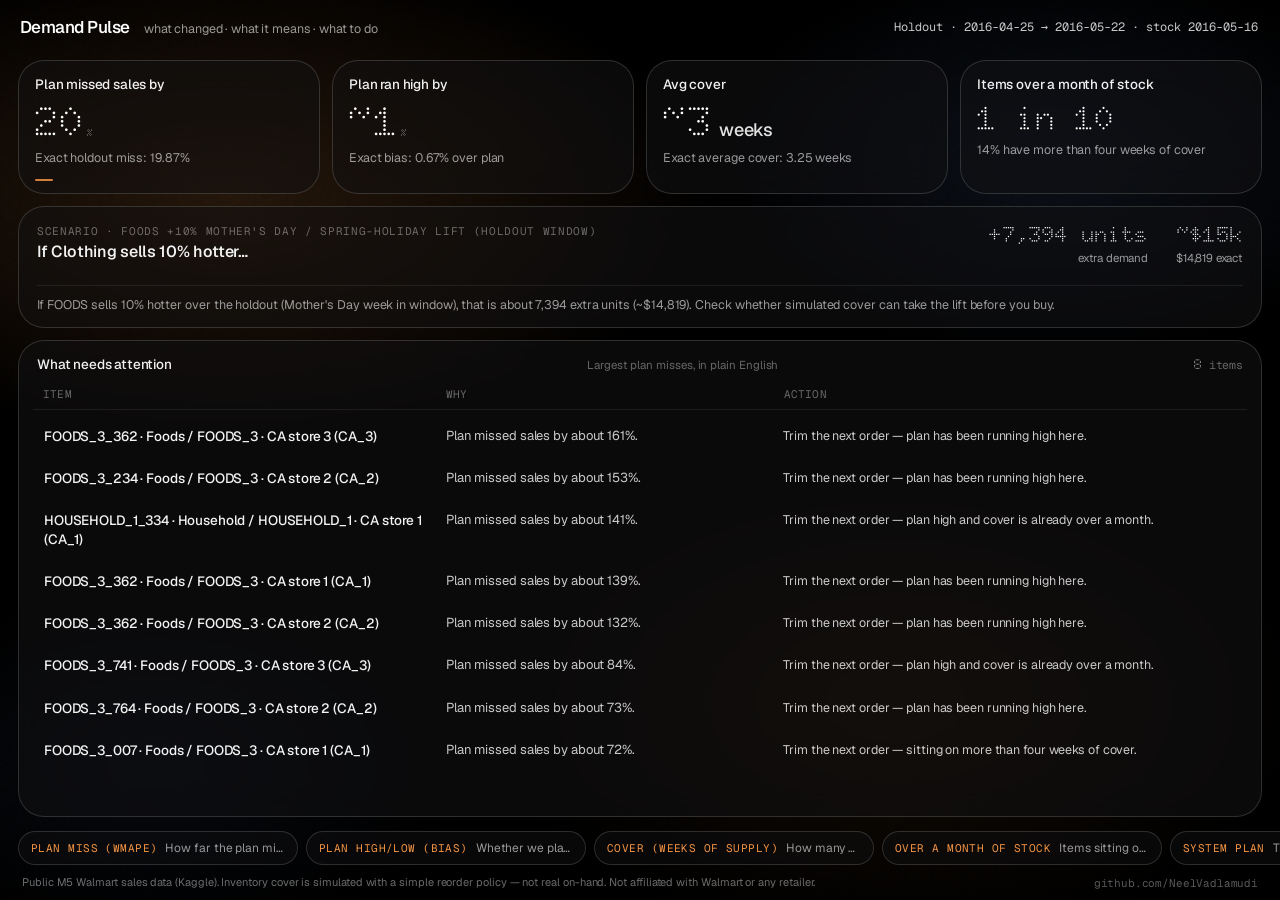
==== docs/index.html @ 4ad9e21d "Initial Demand Pulse release M5 Walmart demand plan with trailing-28 system method, locked WMAPE/bia" ====
<!doctype html>
<html lang="en"> <head> <meta charset="UTF-8" /> <link rel="icon" type="image/svg+xml" href="./favicon.svg" /> <meta name="viewport" content="width=device-width, initial-scale=1.0" /> <meta name="theme-color" content="#000000" /> <title>Demand Pulse</title> <meta name="description" content="Demand Pulse — a plain-English feed for plan accuracy, stock cover, scenarios, and exceptions." /> <link rel="stylesheet" href="./assets/css/fonts.css" /> <link rel="stylesheet" href="./assets/css/frost.css" /> </head> <body> <div class="app"> <div class="ambient" aria-hidden="true"></div> <header class="topbar"> <div class="brand"> <div class="wordmark">Demand Pulse</div> <p class="subtitle">what changed · what it means · what to do</p> </div> <time class="as-of" data-as-of datetime="2024-01-01">Holdout · 2023-11-07 → 2024-01-01 · stock 2024-01-01</time> </header> <main class="stage"> <div class="kpis" aria-label="Plan accuracy and cover"> <section class="glass kpi" data-kpi="wmape" aria-label="Plan missed sales by 6%" title="Exact plan miss: 6.12%"> <h2 class="card-title" data-kpi-label>Plan missed sales by</h2> <div class="metric" title="Exact: 6.12%"><span class="num">6</span><span class="num-unit">%</span></div> <p class="metric-caption">Exact holdout miss: 6.12%</p> <div class="kpi-accent" aria-hidden="true"></div> </section> <section class="glass kpi" data-kpi="bias" aria-label="Plan ran about 4% high" title="Exact forecast bias: 3.67%"> <h2 class="card-title" data-kpi-label>Plan ran high by</h2> <div class="metric" title="Exact: 3.67%"><span class="num">~4</span><span class="num-unit">%</span></div> <p class="metric-caption">Exact bias: 3.67% over plan</p> </section> <section class="glass kpi" data-kpi="wos" aria-label="Avg cover about 6 weeks" title="Exact average cover: 5.982 weeks"> <h2 class="card-title" data-kpi-label>Avg cover</h2> <div class="metric" title="Exact: 5.982 weeks"><span class="num">~6</span><span class="num-unit word">weeks</span></div> <p class="metric-caption">Exact average cover: 5.98 weeks</p> </section> <section class="glass kpi" data-kpi="overstock" aria-label="3 in 10 items over a month of stock" title="Exact overstock share: 30%"> <h2 class="card-title" data-kpi-label>Items over a month of stock</h2> <div class="metric" title="Exact: 30%"><span class="num">3 in 10</span></div> <p class="metric-caption">30% have more than four weeks of cover</p> </section> </div> <section class="glass scenario" aria-label="Promo scenario"> <div class="scenario-label"> <span class="scenario-kicker">Scenario · <span data-scenario="name">Clothing +10% promo lift (holdout window)</span></span> <h2 class="scenario-headline" data-scenario="headline">If Clothing sells 10% hotter…</h2> </div> <div class="scenario-stat"> <span class="stat-v" data-scenario="units">+14,972 units</span> <span class="stat-k">extra demand</span> </div> <div class="scenario-stat"> <span class="stat-v" data-scenario="revenue">~$809k</span> <span class="stat-k" data-scenario="revenue-exact">$808,851 exact</span> </div> <p class="scenario-one" data-scenario="one">If Clothing sells 10% hotter over the holdout window, that is about 14,972 extra units (~$808,851). Check whether current stock can cover the lift before you buy.</p> </section> <section class="glass exceptions" aria-label="Plan exceptions"> <div class="card-head"> <h2 class="card-title">What needs attention</h2> <span class="card-hint">Largest plan misses, in plain English</span> <span class="exception-count"><span class="id-num" data-exception-count>8</span> items</span> </div> <div class="ex-table" role="table" aria-label="Eight demand plan exceptions"> <div class="ex-colhead" role="row"> <div role="columnheader">Item</div> <div role="columnheader">Why</div> <div role="columnheader">Action</div> </div> <div class="ex-body" role="rowgroup"> <div class="ex-row" role="row" data-ex-row> <span class="cell-item" data-f="display">TV stand · Furniture · South store</span> <span class="cell-why" data-f="why">Plan missed sales by about 19%.</span> <span class="cell-action"><span class="field-k">Action</span><span data-f="action">Trim the next order — plan has been running high here.</span></span> </div> <div class="ex-row" role="row" data-ex-row> <span class="cell-item" data-f="display">Tank · Clothing · South store</span> <span class="cell-why" data-f="why">Plan missed sales by about 17%.</span> <span class="cell-action"><span class="field-k">Action</span><span data-f="action">Trim the next order — plan has been running high here.</span></span> </div> <div class="ex-row" role="row" data-ex-row> <span class="cell-item" data-f="display">Canned beans · Groceries · North store</span> <span class="cell-why" data-f="why">Plan missed sales by about 16%.</span> <span class="cell-action"><span class="field-k">Action</span><span data-f="action">Trim the next order — plan has been running high here.</span></span> </div> <div class="ex-row" role="row" data-ex-row> <span class="cell-item" data-f="display">Butter 1lb · Groceries · North store</span> <span class="cell-why" data-f="why">Plan missed sales by about 16%.</span> <span class="cell-action"><span class="field-k">Action</span><span data-f="action">Trim the next order — plan has been running high here.</span></span> </div> <div class="ex-row" role="row" data-ex-row> <span class="cell-item" data-f="display">Bluetooth speaker · Electronics · East store</span> <span class="cell-why" data-f="why">Plan missed sales by about 15%.</span> <span class="cell-action"><span class="field-k">Action</span><span data-f="action">Trim the next order — plan has been running high here.</span></span> </div> <div class="ex-row" role="row" data-ex-row> <span class="cell-item" data-f="display">STEM kit · Toys · North store</span> <span class="cell-why" data-f="why">Plan missed sales by about 14%.</span> <span class="cell-action"><span class="field-k">Action</span><span data-f="action">Hold the next order flat until this week’s sell-through clears.</span></span> </div> <div class="ex-row" role="row" data-ex-row> <span class="cell-item" data-f="display">USB-C charger · Electronics · East store</span> <span class="cell-why" data-f="why">Plan missed sales by about 13%.</span> <span class="cell-action"><span class="field-k">Action</span><span data-f="action">Trim the next order — plan has been running high here.</span></span> </div> <div class="ex-row" role="row" data-ex-row> <span class="cell-item" data-f="display">Chino pants · Clothing · Central store</span> <span class="cell-why" data-f="why">Plan missed sales by about 13%.</span> <span class="cell-action"><span class="field-k">Action</span><span data-f="action">Trim the next order — plan has been running high here.</span></span> </div> </div> </div> </section> </main> <div class="gloss" role="region" aria-label="Plain English glossary" data-glossary> <div class="gloss-chip" data-gloss-chip> <span class="gloss-term">Plan miss (WMAPE)</span> <span class="gloss-plain">How far the plan missed sales, weighted by volume.</span> </div> <div class="gloss-chip" data-gloss-chip> <span class="gloss-term">Plan high/low (bias)</span> <span class="gloss-plain">Whether we planned more or less than we sold overall.</span> </div> <div class="gloss-chip" data-gloss-chip> <span class="gloss-term">Cover (weeks of supply)</span> <span class="gloss-plain">How many weeks current stock lasts at last week’s sell-through.</span> </div> <div class="gloss-chip" data-gloss-chip> <span class="gloss-term">Over a month of stock</span> <span class="gloss-plain">Items sitting on more than four weeks of cover.</span> </div> <div class="gloss-chip" data-gloss-chip> <span class="gloss-term">System plan</span> <span class="gloss-plain">The Demand Forecast field in this public file — treated like a planning-tool demand plan.</span> </div> </div> <footer class="legal"> <p class="disclaimer" data-disclaimer>Public retail inventory data. Not affiliated with any retailer.</p> <a class="repo" href="https://github.com/NeelVadlamudi">github.com/NeelVadlamudi</a> </footer> </div> <script src="./assets/js/board.js" defer></script> </body>
</html>
---- docs/assets/css/fonts.css ----
@font-face{font-family:Geist Variable;font-style:normal;font-display:swap;font-weight:100 900;src:url(../fonts/geist-cyrillic-ext-wght-normal-DjL33-gN.woff2)format("woff2-variations");unicode-range:U+460-52F,U+1C80-1C8A,U+20B4,U+2DE0-2DFF,U+A640-A69F,U+FE2E-FE2F}
@font-face{font-family:Geist Variable;font-style:normal;font-display:swap;font-weight:100 900;src:url(../fonts/geist-cyrillic-wght-normal-BEAKL7Jp.woff2)format("woff2-variations");unicode-range:U+301,U+400-45F,U+490-491,U+4B0-4B1,U+2116}
@font-face{font-family:Geist Variable;font-style:normal;font-display:swap;font-weight:100 900;src:url(../fonts/geist-vietnamese-wght-normal-6IgcOCM7.woff2)format("woff2-variations");unicode-range:U+102-103,U+110-111,U+128-129,U+168-169,U+1A0-1A1,U+1AF-1B0,U+300-301,U+303-304,U+308-309,U+323,U+329,U+1EA0-1EF9,U+20AB}
@font-face{font-family:Geist Variable;font-style:normal;font-display:swap;font-weight:100 900;src:url(../fonts/geist-latin-ext-wght-normal-DC-KSUi6.woff2)format("woff2-variations");unicode-range:U+100-2BA,U+2BD-2C5,U+2C7-2CC,U+2CE-2D7,U+2DD-2FF,U+304,U+308,U+329,U+1D00-1DBF,U+1E00-1E9F,U+1EF2-1EFF,U+2020,U+20A0-20AB,U+20AD-20C0,U+2113,U+2C60-2C7F,U+A720-A7FF}
@font-face{font-family:Geist Variable;font-style:normal;font-display:swap;font-weight:100 900;src:url(../fonts/geist-latin-wght-normal-BgDaEnEv.woff2)format("woff2-variations");unicode-range:U+??,U+131,U+152-153,U+2BB-2BC,U+2C6,U+2DA,U+2DC,U+304,U+308,U+329,U+2000-206F,U+20AC,U+2122,U+2191,U+2193,U+2212,U+2215,U+FEFF,U+FFFD}
@font-face{font-family:Geist Mono Variable;font-style:normal;font-display:swap;font-weight:100 900;src:url(../fonts/geist-mono-cyrillic-ext-wght-normal-X_5orZeX.woff2)format("woff2-variations");unicode-range:U+460-52F,U+1C80-1C8A,U+20B4,U+2DE0-2DFF,U+A640-A69F,U+FE2E-FE2F}
@font-face{font-family:Geist Mono Variable;font-style:normal;font-display:swap;font-weight:100 900;src:url(../fonts/geist-mono-cyrillic-wght-normal-DiZS0aHC.woff2)format("woff2-variations");unicode-range:U+301,U+400-45F,U+490-491,U+4B0-4B1,U+2116}
@font-face{font-family:Geist Mono Variable;font-style:normal;font-display:swap;font-weight:100 900;src:url(../fonts/geist-mono-symbols2-wght-normal-CO5SzqOn.woff2)format("woff2-variations");unicode-range:U+2000-2001,U+2004-2008,U+200A,U+23B8-23BD,U+2500-259F}
@font-face{font-family:Geist Mono Variable;font-style:normal;font-display:swap;font-weight:100 900;src:url(../fonts/geist-mono-vietnamese-wght-normal-DadHysG0.woff2)format("woff2-variations");unicode-range:U+102-103,U+110-111,U+128-129,U+168-169,U+1A0-1A1,U+1AF-1B0,U+300-301,U+303-304,U+308-309,U+323,U+329,U+1EA0-1EF9,U+20AB}
@font-face{font-family:Geist Mono Variable;font-style:normal;font-display:swap;font-weight:100 900;src:url(../fonts/geist-mono-latin-ext-wght-normal-Bwz-egvJ.woff2)format("woff2-variations");unicode-range:U+100-2BA,U+2BD-2C5,U+2C7-2CC,U+2CE-2D7,U+2DD-2FF,U+304,U+308,U+329,U+1D00-1DBF,U+1E00-1E9F,U+1EF2-1EFF,U+2020,U+20A0-20AB,U+20AD-20C0,U+2113,U+2C60-2C7F,U+A720-A7FF}
@font-face{font-family:Geist Mono Variable;font-style:normal;font-display:swap;font-weight:100 900;src:url(../fonts/geist-mono-latin-wght-normal-XN7g48iV.woff2)format("woff2-variations");unicode-range:U+??,U+131,U+152-153,U+2BB-2BC,U+2C6,U+2DA,U+2DC,U+304,U+308,U+329,U+2000-206F,U+20AC,U+2122,U+2191,U+2193,U+2212,U+2215,U+FEFF,U+FFFD}
@font-face{font-family:Doto Variable;font-style:normal;font-display:swap;font-weight:100 900;src:url(../fonts/doto-latin-ext-rond-normal-sLBPzHsa.woff2)format("woff2-variations");unicode-range:U+100-2BA,U+2BD-2C5,U+2C7-2CC,U+2CE-2D7,U+2DD-2FF,U+304,U+308,U+329,U+1D00-1DBF,U+1E00-1E9F,U+1EF2-1EFF,U+2020,U+20A0-20AB,U+20AD-20C0,U+2113,U+2C60-2C7F,U+A720-A7FF}
@font-face{font-family:Doto Variable;font-style:normal;font-display:swap;font-weight:100 900;src:url(../fonts/doto-latin-rond-normal-Cy2ndtyN.woff2)format("woff2-variations");unicode-range:U+??,U+131,U+152-153,U+2BB-2BC,U+2C6,U+2DA,U+2DC,U+304,U+308,U+329,U+2000-206F,U+20AC,U+2122,U+2191,U+2193,U+2212,U+2215,U+FEFF,U+FFFD}
---- docs/assets/css/frost.css ----
/* Demand Pulse — Vexto / Mirage frost language (matte glass, true black) */
:root { --canvas: #000; --glass: rgba(18, 18, 20, 0.58); --line: rgba(255, 255, 255, 0.15); --text: rgba(255, 255, 255, 0.92); --text-dim: rgba(255, 255, 255, 0.58); --text-faint: rgba(255, 255, 255, 0.38); --accent: #f39444; --radius: 26px; --radius-sm: 16px; --gap: 12px; --pad: 18px; --font-ui: "Geist Variable", "Geist", system-ui, sans-serif; --font-num: "Doto Variable", "Doto", sans-serif; --font-mono: "Geist Mono Variable", "Geist Mono", ui-monospace, monospace; color-scheme: dark;
} *,
*::before,
*::after { box-sizing: border-box;
} html,
body { background: var(--canvas); color: var(--text); margin: 0; min-height: 100%; font-family: var(--font-ui); font-size: 14px; letter-spacing: -0.011em; -webkit-font-smoothing: antialiased; text-rendering: optimizeLegibility;
} body { min-height: 100dvh;
} h1,
h2,
p { margin: 0;
} button { font: inherit; color: inherit; background: none; border: 0; padding: 0; cursor: pointer;
} :focus-visible { outline: 1px solid var(--accent); outline-offset: 3px;
} .sr-only { position: absolute; width: 1px; height: 1px; padding: 0; margin: -1px; overflow: hidden; clip: rect(0, 0, 0, 0); white-space: nowrap; border: 0;
} /* Ambient field so frost blur reads on screenshots (no map) */
.app { position: relative; min-height: 100dvh; display: flex; flex-direction: column; background: var(--canvas); overflow-x: hidden;
} .ambient { pointer-events: none; position: fixed; inset: 0; z-index: 0; background: radial-gradient(ellipse 70% 50% at 18% 22%, rgba(243, 148, 68, 0.14), transparent 55%), radial-gradient(ellipse 55% 45% at 82% 18%, rgba(90, 120, 180, 0.12), transparent 50%), radial-gradient(ellipse 60% 50% at 70% 78%, rgba(243, 148, 68, 0.07), transparent 55%), radial-gradient(ellipse 50% 40% at 12% 85%, rgba(60, 80, 120, 0.1), transparent 50%), #000;
} .ambient::after { content: ""; position: absolute; inset: 0; opacity: 0.35; background-image: url("data:image/svg+xml,%3Csvg viewBox='0 0 200 200' xmlns='http://www.w3.org/2000/svg'%3E%3Cfilter id='n'%3E%3CfeTurbulence type='fractalNoise' baseFrequency='0.85' numOctaves='4' stitchTiles='stitch'/%3E%3C/filter%3E%3Crect width='100%25' height='100%25' filter='url(%23n)' opacity='0.45'/%3E%3C/svg%3E"); mix-blend-mode: soft-light;
} .app > *:not(.ambient) { position: relative; z-index: 1;
} /* Top bar */
.topbar { flex: none; display: flex; align-items: center; justify-content: space-between; gap: 16px; height: 54px; padding: 0 22px 0 20px;
} .brand { display: flex; align-items: baseline; gap: 14px; min-width: 0;
} .wordmark { font-size: 17px; font-weight: 550; letter-spacing: -0.03em; color: #fff; white-space: nowrap;
} .subtitle { color: var(--text-dim); font-size: 12.5px; letter-spacing: -0.01em; white-space: nowrap; overflow: hidden; text-overflow: ellipsis;
} .as-of { color: rgba(255, 255, 255, 0.78); font-family: var(--font-mono); font-size: 12px; font-weight: 400; letter-spacing: 0; white-space: nowrap;
} /* Stage */
.stage { flex: 1; display: flex; flex-direction: column; gap: var(--gap); padding: 6px var(--pad) 14px; min-height: 0;
} /* Matte frost panels — both prefixes required */
.glass { background: var(--glass); -webkit-backdrop-filter: blur(16px) saturate(1.4); backdrop-filter: blur(16px) saturate(1.4); border: 1px solid var(--line); border-radius: var(--radius); box-shadow: none; padding: 14px 16px 12px;
} .card-title { display: flex; align-items: center; gap: 8px; color: rgba(255, 255, 255, 0.94); font-size: 13.5px; font-weight: 500; letter-spacing: -0.012em;
} .card-hint { color: var(--text-faint); font-size: 11.5px; font-weight: 400; letter-spacing: -0.006em; margin-left: auto;
} /* KPI row */
.kpis { display: grid; grid-template-columns: repeat(4, minmax(0, 1fr)); gap: var(--gap);
} .kpi { min-width: 0;
} .metric { display: flex; align-items: baseline; gap: 0; margin-top: 10px;
} .num { font-family: var(--font-num); font-variation-settings: "wght" 550, "ROND" 100; font-synthesis: none; font-variant-numeric: tabular-nums; letter-spacing: 0.01em; color: #fff; font-size: 42px; line-height: 0.92; font-weight: 550;
} .num-unit { font-family: var(--font-num); font-variation-settings: "wght" 500, "ROND" 100; letter-spacing: 0; color: #fff; margin-left: 0.12em; font-size: 0.72em; font-weight: 500;
} .num-unit.word { font-family: var(--font-ui); font-size: 18px; font-weight: 500; letter-spacing: -0.02em; margin-left: 0.3em; color: rgba(255, 255, 255, 0.88);
} .kpi[data-kpi="overstock"] .num { font-size: 34px; letter-spacing: -0.01em;
} .metric-caption { color: var(--text-dim); margin-top: 8px; font-size: 12.5px; letter-spacing: -0.008em; line-height: 1.35;
} .kpi-accent { width: 18px; height: 2px; border-radius: 99px; background: var(--accent); margin-top: 12px; opacity: 0.85;
} /* Scenario strip */
.scenario { display: grid; grid-template-columns: minmax(0, 1.4fr) auto auto; align-items: center; gap: 18px 28px; padding: 14px 18px;
} .scenario-label { display: flex; flex-direction: column; gap: 4px; min-width: 0;
} .scenario-kicker { font-family: var(--font-mono); font-size: 11px; letter-spacing: 0.06em; text-transform: uppercase; color: var(--text-faint);
} .scenario-name { font-size: 12.5px; font-weight: 400; letter-spacing: -0.01em; color: var(--text-dim); text-transform: none;
} .scenario-headline { margin: 0; font-size: 16px; font-weight: 550; letter-spacing: -0.02em; color: rgba(255, 255, 255, 0.95); line-height: 1.25;
} .scenario-stat { display: flex; flex-direction: column; gap: 2px; text-align: right;
} .scenario-stat .stat-v { font-family: var(--font-num); font-variation-settings: "wght" 600, "ROND" 100; font-size: 22px; color: #fff; letter-spacing: 0.01em; white-space: nowrap;
} .scenario-stat .stat-k { font-size: 11.5px; color: var(--text-dim);
} .scenario-one { grid-column: 1 / -1; color: var(--text-dim); font-size: 12.5px; line-height: 1.4; letter-spacing: -0.006em; border-top: 1px solid rgba(255, 255, 255, 0.08); padding-top: 10px; margin-top: 2px;
} /* Exceptions work surface */
.exceptions { flex: 1; display: flex; flex-direction: column; min-height: 280px; padding: 14px 14px 10px;
} .exceptions .card-head { display: flex; align-items: center; gap: 12px; padding: 0 4px 10px;
} .exception-count { font-family: var(--font-mono); font-size: 11.5px; color: var(--text-faint); margin-left: auto;
} .ex-table { display: flex; flex-direction: column; min-height: 0; flex: 1;
} .ex-colhead { display: grid; grid-template-columns: minmax(180px, 1.2fr) minmax(160px, 1fr) minmax(220px, 1.4fr); column-gap: 14px; align-items: center; padding: 4px 10px 8px; color: var(--text-faint); font-family: var(--font-mono); font-size: 11px; letter-spacing: 0.02em; text-transform: uppercase; border-bottom: 1px solid rgba(255, 255, 255, 0.08);
} .ex-body { display: flex; flex-direction: column; gap: 2px; padding-top: 6px; overflow: auto;
} .ex-row { display: grid; grid-template-columns: minmax(180px, 1.2fr) minmax(160px, 1fr) minmax(220px, 1.4fr); column-gap: 14px; align-items: start; padding: 10px; border-radius: 12px; border: 1px solid transparent; color: #fff; text-align: left; width: 100%;
} .ex-row:hover { background: rgba(255, 255, 255, 0.04);
} .ex-row:focus-visible { border-color: rgba(243, 148, 68, 0.45);
} .id-num { font-family: var(--font-num); font-variation-settings: "wght" 600, "ROND" 100; font-size: 14px; letter-spacing: 0.02em; color: rgba(255, 255, 255, 0.95);
} .cell-item { color: rgba(255, 255, 255, 0.95); font-size: 13.5px; font-weight: 500; letter-spacing: -0.01em; line-height: 1.35;
} .cell-why { color: rgba(255, 255, 255, 0.78); font-size: 13px; line-height: 1.4; letter-spacing: -0.008em;
} .cell-action { font-size: 12.5px; line-height: 1.4; color: rgba(255, 255, 255, 0.78); letter-spacing: -0.008em;
} .field-k { display: none; font-family: var(--font-mono); font-size: 10px; letter-spacing: 0.04em; text-transform: uppercase; color: var(--text-faint); margin-bottom: 2px;
} /* Glossary strip (prefer simple gloss over heavy ticker) */
.gloss { flex: none; display: flex; align-items: stretch; gap: 8px; padding: 0 var(--pad) 8px; overflow-x: auto; scrollbar-width: none;
} .gloss::-webkit-scrollbar { display: none;
} .gloss-chip { flex: 0 0 auto; max-width: 280px; padding: 8px 12px; border-radius: 999px; border: 1px solid var(--line); background: rgba(18, 18, 20, 0.45); -webkit-backdrop-filter: blur(16px) saturate(1.4); backdrop-filter: blur(16px) saturate(1.4); display: flex; align-items: baseline; gap: 8px;
} .gloss-term { font-family: var(--font-mono); font-size: 11px; letter-spacing: 0.04em; text-transform: uppercase; color: var(--accent); white-space: nowrap;
} .gloss-plain { font-size: 12px; color: var(--text-dim); letter-spacing: -0.008em; white-space: nowrap; overflow: hidden; text-overflow: ellipsis; max-width: 200px;
} /* Legal footer */
.legal { flex: none; display: flex; align-items: center; justify-content: space-between; gap: 16px; padding: 2px 22px 10px;
} .disclaimer { color: rgba(255, 255, 255, 0.42); letter-spacing: -0.006em; margin: 0; font-size: 11px; font-weight: 400; line-height: 1.35;
} .repo { color: rgba(255, 255, 255, 0.35); font-family: var(--font-mono); font-size: 11px; text-decoration: none; white-space: nowrap;
} .repo:hover { color: rgba(255, 255, 255, 0.65);
} /* Responsive */
@media (width <= 1100px) { .kpis { grid-template-columns: repeat(2, minmax(0, 1fr)); } .scenario { grid-template-columns: 1fr 1fr; } .scenario-label { grid-column: 1 / -1; }
} @media (width <= 860px) { .topbar { height: auto; padding: 12px 16px 8px; flex-wrap: wrap; gap: 8px; } .brand { flex-direction: column; align-items: flex-start; gap: 2px; } .subtitle { white-space: normal; } .stage { padding: 4px 12px 12px; } .num { font-size: 36px; } .ex-colhead { display: none; } .ex-row { grid-template-columns: 1fr; gap: 6px; padding: 12px; border: 1px solid rgba(255, 255, 255, 0.06); margin-bottom: 4px; } .ex-row .cell-item, .ex-row .cell-why, .ex-row .cell-action { grid-column: 1 / -1; } .ex-row .cell-action { padding-top: 6px; border-top: 1px solid rgba(255, 255, 255, 0.06); } .field-k { display: block; } .legal { flex-direction: column; align-items: flex-start; padding: 4px 16px 12px; } .disclaimer { white-space: normal; }
} @media (width <= 520px) { .kpis { grid-template-columns: 1fr; } .scenario { grid-template-columns: 1fr; } .scenario-stat { text-align: left; } .gloss-chip { max-width: 240px; }
} @media (prefers-reduced-motion: reduce) { * { scroll-behavior: auto !important; }
}
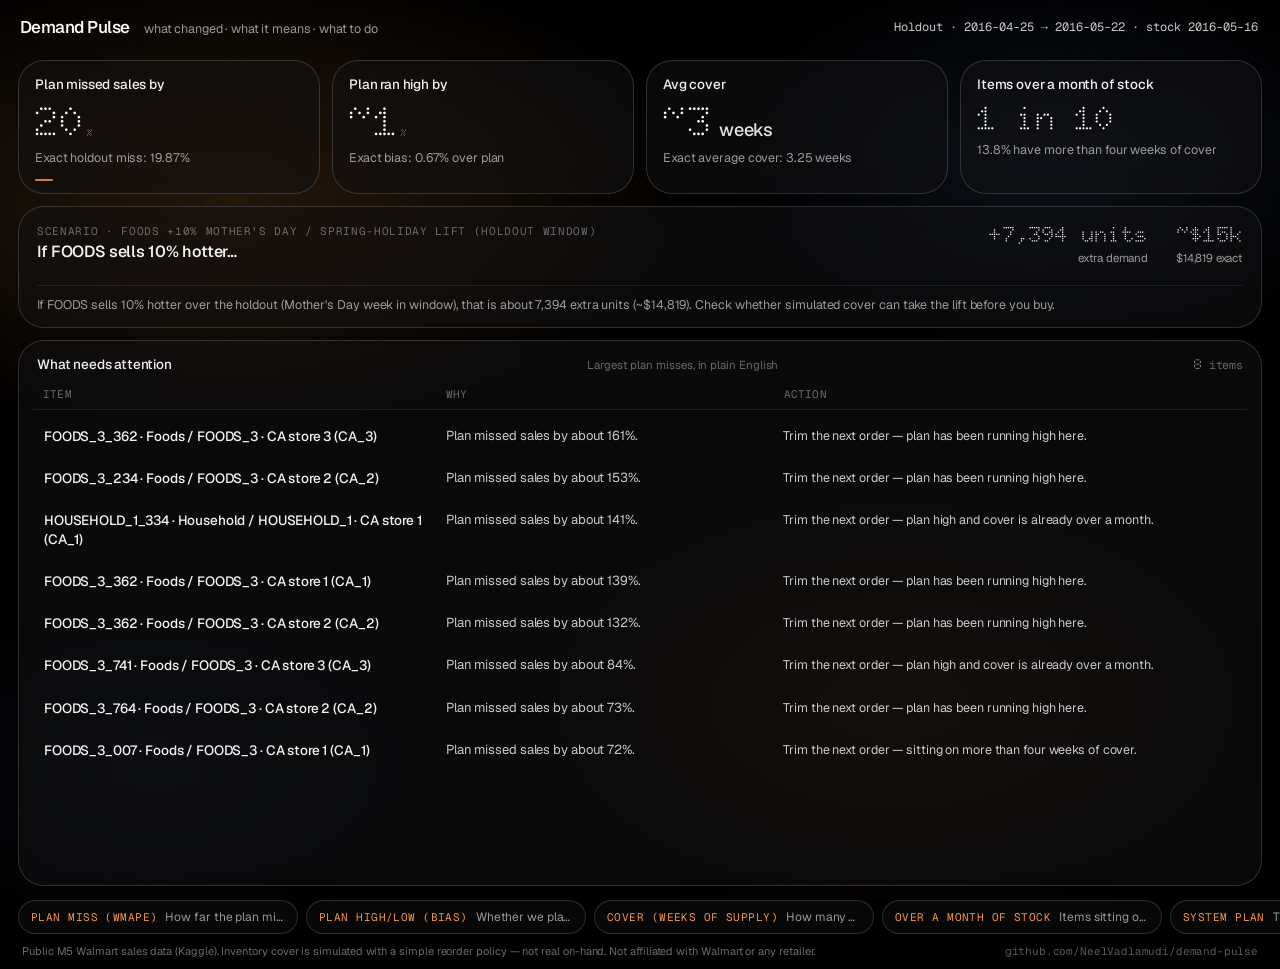
==== commit 59dff9e4: "Align Demand Pulse frost prerender with locked M5 board Real FOODS/HOUSEHOLD exceptions, M5 Walmart " ====
--- a/docs/index.html
+++ b/docs/index.html
@@ -1,3 +1,20 @@
 <!doctype html>
-<html lang="en"> <head> <meta charset="UTF-8" /> <link rel="icon" type="image/svg+xml" href="./favicon.svg" /> <meta name="viewport" content="width=device-width, initial-scale=1.0" /> <meta name="theme-color" content="#000000" /> <title>Demand Pulse</title> <meta name="description" content="Demand Pulse — a plain-English feed for plan accuracy, stock cover, scenarios, and exceptions." /> <link rel="stylesheet" href="./assets/css/fonts.css" /> <link rel="stylesheet" href="./assets/css/frost.css" /> </head> <body> <div class="app"> <div class="ambient" aria-hidden="true"></div> <header class="topbar"> <div class="brand"> <div class="wordmark">Demand Pulse</div> <p class="subtitle">what changed · what it means · what to do</p> </div> <time class="as-of" data-as-of datetime="2024-01-01">Holdout · 2023-11-07 → 2024-01-01 · stock 2024-01-01</time> </header> <main class="stage"> <div class="kpis" aria-label="Plan accuracy and cover"> <section class="glass kpi" data-kpi="wmape" aria-label="Plan missed sales by 6%" title="Exact plan miss: 6.12%"> <h2 class="card-title" data-kpi-label>Plan missed sales by</h2> <div class="metric" title="Exact: 6.12%"><span class="num">6</span><span class="num-unit">%</span></div> <p class="metric-caption">Exact holdout miss: 6.12%</p> <div class="kpi-accent" aria-hidden="true"></div> </section> <section class="glass kpi" data-kpi="bias" aria-label="Plan ran about 4% high" title="Exact forecast bias: 3.67%"> <h2 class="card-title" data-kpi-label>Plan ran high by</h2> <div class="metric" title="Exact: 3.67%"><span class="num">~4</span><span class="num-unit">%</span></div> <p class="metric-caption">Exact bias: 3.67% over plan</p> </section> <section class="glass kpi" data-kpi="wos" aria-label="Avg cover about 6 weeks" title="Exact average cover: 5.982 weeks"> <h2 class="card-title" data-kpi-label>Avg cover</h2> <div class="metric" title="Exact: 5.982 weeks"><span class="num">~6</span><span class="num-unit word">weeks</span></div> <p class="metric-caption">Exact average cover: 5.98 weeks</p> </section> <section class="glass kpi" data-kpi="overstock" aria-label="3 in 10 items over a month of stock" title="Exact overstock share: 30%"> <h2 class="card-title" data-kpi-label>Items over a month of stock</h2> <div class="metric" title="Exact: 30%"><span class="num">3 in 10</span></div> <p class="metric-caption">30% have more than four weeks of cover</p> </section> </div> <section class="glass scenario" aria-label="Promo scenario"> <div class="scenario-label"> <span class="scenario-kicker">Scenario · <span data-scenario="name">Clothing +10% promo lift (holdout window)</span></span> <h2 class="scenario-headline" data-scenario="headline">If Clothing sells 10% hotter…</h2> </div> <div class="scenario-stat"> <span class="stat-v" data-scenario="units">+14,972 units</span> <span class="stat-k">extra demand</span> </div> <div class="scenario-stat"> <span class="stat-v" data-scenario="revenue">~$809k</span> <span class="stat-k" data-scenario="revenue-exact">$808,851 exact</span> </div> <p class="scenario-one" data-scenario="one">If Clothing sells 10% hotter over the holdout window, that is about 14,972 extra units (~$808,851). Check whether current stock can cover the lift before you buy.</p> </section> <section class="glass exceptions" aria-label="Plan exceptions"> <div class="card-head"> <h2 class="card-title">What needs attention</h2> <span class="card-hint">Largest plan misses, in plain English</span> <span class="exception-count"><span class="id-num" data-exception-count>8</span> items</span> </div> <div class="ex-table" role="table" aria-label="Eight demand plan exceptions"> <div class="ex-colhead" role="row"> <div role="columnheader">Item</div> <div role="columnheader">Why</div> <div role="columnheader">Action</div> </div> <div class="ex-body" role="rowgroup"> <div class="ex-row" role="row" data-ex-row> <span class="cell-item" data-f="display">TV stand · Furniture · South store</span> <span class="cell-why" data-f="why">Plan missed sales by about 19%.</span> <span class="cell-action"><span class="field-k">Action</span><span data-f="action">Trim the next order — plan has been running high here.</span></span> </div> <div class="ex-row" role="row" data-ex-row> <span class="cell-item" data-f="display">Tank · Clothing · South store</span> <span class="cell-why" data-f="why">Plan missed sales by about 17%.</span> <span class="cell-action"><span class="field-k">Action</span><span data-f="action">Trim the next order — plan has been running high here.</span></span> </div> <div class="ex-row" role="row" data-ex-row> <span class="cell-item" data-f="display">Canned beans · Groceries · North store</span> <span class="cell-why" data-f="why">Plan missed sales by about 16%.</span> <span class="cell-action"><span class="field-k">Action</span><span data-f="action">Trim the next order — plan has been running high here.</span></span> </div> <div class="ex-row" role="row" data-ex-row> <span class="cell-item" data-f="display">Butter 1lb · Groceries · North store</span> <span class="cell-why" data-f="why">Plan missed sales by about 16%.</span> <span class="cell-action"><span class="field-k">Action</span><span data-f="action">Trim the next order — plan has been running high here.</span></span> </div> <div class="ex-row" role="row" data-ex-row> <span class="cell-item" data-f="display">Bluetooth speaker · Electronics · East store</span> <span class="cell-why" data-f="why">Plan missed sales by about 15%.</span> <span class="cell-action"><span class="field-k">Action</span><span data-f="action">Trim the next order — plan has been running high here.</span></span> </div> <div class="ex-row" role="row" data-ex-row> <span class="cell-item" data-f="display">STEM kit · Toys · North store</span> <span class="cell-why" data-f="why">Plan missed sales by about 14%.</span> <span class="cell-action"><span class="field-k">Action</span><span data-f="action">Hold the next order flat until this week’s sell-through clears.</span></span> </div> <div class="ex-row" role="row" data-ex-row> <span class="cell-item" data-f="display">USB-C charger · Electronics · East store</span> <span class="cell-why" data-f="why">Plan missed sales by about 13%.</span> <span class="cell-action"><span class="field-k">Action</span><span data-f="action">Trim the next order — plan has been running high here.</span></span> </div> <div class="ex-row" role="row" data-ex-row> <span class="cell-item" data-f="display">Chino pants · Clothing · Central store</span> <span class="cell-why" data-f="why">Plan missed sales by about 13%.</span> <span class="cell-action"><span class="field-k">Action</span><span data-f="action">Trim the next order — plan has been running high here.</span></span> </div> </div> </div> </section> </main> <div class="gloss" role="region" aria-label="Plain English glossary" data-glossary> <div class="gloss-chip" data-gloss-chip> <span class="gloss-term">Plan miss (WMAPE)</span> <span class="gloss-plain">How far the plan missed sales, weighted by volume.</span> </div> <div class="gloss-chip" data-gloss-chip> <span class="gloss-term">Plan high/low (bias)</span> <span class="gloss-plain">Whether we planned more or less than we sold overall.</span> </div> <div class="gloss-chip" data-gloss-chip> <span class="gloss-term">Cover (weeks of supply)</span> <span class="gloss-plain">How many weeks current stock lasts at last week’s sell-through.</span> </div> <div class="gloss-chip" data-gloss-chip> <span class="gloss-term">Over a month of stock</span> <span class="gloss-plain">Items sitting on more than four weeks of cover.</span> </div> <div class="gloss-chip" data-gloss-chip> <span class="gloss-term">System plan</span> <span class="gloss-plain">The Demand Forecast field in this public file — treated like a planning-tool demand plan.</span> </div> </div> <footer class="legal"> <p class="disclaimer" data-disclaimer>Public retail inventory data. Not affiliated with any retailer.</p> <a class="repo" href="https://github.com/NeelVadlamudi">github.com/NeelVadlamudi</a> </footer> </div> <script src="./assets/js/board.js" defer></script> </body>
+<html lang="en"> <head> <meta charset="UTF-8" /> <link rel="icon" type="image/svg+xml" href="./favicon.svg" /> <meta name="viewport" content="width=device-width, initial-scale=1.0" /> <meta name="theme-color" content="#000000" /> <title>Demand Pulse</title> <meta name="description" content="Demand Pulse — a plain-English feed for plan accuracy, stock cover, scenarios, and exceptions." /> <link rel="stylesheet" href="./assets/css/fonts.css" /> <link rel="stylesheet" href="./assets/css/frost.css" /> </head> <body> <div class="app"> <div class="ambient" aria-hidden="true"></div> <header class="topbar"> <div class="brand"> <div class="wordmark">Demand Pulse</div> <p class="subtitle">what changed · what it means · what to do</p> </div> <time class="as-of" data-as-of datetime="2024-01-01">Holdout · 2016-04-25 → 2016-05-22 · stock 2016-05-16</time> </header> <main class="stage"> <div class="kpis" aria-label="Plan accuracy and cover"> <section class="glass kpi" data-kpi="wmape" aria-label="Plan missed sales by 20%" title="Exact plan miss: 19.87%"> <h2 class="card-title" data-kpi-label>Plan missed sales by</h2> <div class="metric" title="Exact: 19.87%"><span class="num">20</span><span class="num-unit">%</span></div> <p class="metric-caption">Exact holdout miss: 19.87%</p> <div class="kpi-accent" aria-hidden="true"></div> </section> <section class="glass kpi" data-kpi="bias" aria-label="Plan ran about 1% high" title="Exact forecast bias: 0.67%"> <h2 class="card-title" data-kpi-label>Plan ran high by</h2> <div class="metric" title="Exact: 0.67%"><span class="num">~1</span><span class="num-unit">%</span></div> <p class="metric-caption">Exact bias: 0.67% over plan</p> </section> <section class="glass kpi" data-kpi="wos" aria-label="Avg cover about 3 weeks" title="Exact average cover: 3.248 weeks"> <h2 class="card-title" data-kpi-label>Avg cover</h2> <div class="metric" title="Exact: 3.248 weeks"><span class="num">~3</span><span class="num-unit word">weeks</span></div> <p class="metric-caption">Exact average cover: 3.25 weeks</p> </section> <section class="glass kpi" data-kpi="overstock" aria-label="1 in 10 items over a month of stock" title="Exact overstock share: 13.8%"> <h2 class="card-title" data-kpi-label>Items over a month of stock</h2> <div class="metric" title="Exact: 13.8%"><span class="num">1 in 10</span></div> <p class="metric-caption">13.8% have more than four weeks of cover</p> </section> </div> <section class="glass scenario" aria-label="Promo scenario"> <div class="scenario-label"> <span class="scenario-kicker">Scenario · <span data-scenario="name">FOODS +10% Mother's Day / spring-holiday lift (holdout window)</span></span> <h2 class="scenario-headline" data-scenario="headline">If FOODS sells 10% hotter…</h2> </div> <div class="scenario-stat"> <span class="stat-v" data-scenario="units">+7,394 units</span> <span class="stat-k">extra demand</span> </div> <div class="scenario-stat"> <span class="stat-v" data-scenario="revenue">~$15k</span> <span class="stat-k" data-scenario="revenue-exact">$14,819 exact</span> </div> <p class="scenario-one" data-scenario="one">If FOODS sells 10% hotter over the holdout (Mother's Day week in window), that is about 7,394 extra units (~$14,819). Check whether simulated cover can take the lift before you buy.</p> </section> <section class="glass exceptions" aria-label="Plan exceptions"> <div class="card-head"> <h2 class="card-title">What needs attention</h2> <span class="card-hint">Largest plan misses, in plain English</span> <span class="exception-count"><span class="id-num" data-exception-count>8</span> items</span> </div> <div class="ex-table" role="table" aria-label="Eight demand plan exceptions"> <div class="ex-colhead" role="row"> <div role="columnheader">Item</div> <div role="columnheader">Why</div> <div role="columnheader">Action</div> </div> <div class="ex-body" role="rowgroup">
+ <div class="ex-row" role="row" data-ex-row> <span class="cell-item" data-f="display">FOODS_3_362 · Foods / FOODS_3 · CA store 3 (CA_3)</span> <span class="cell-why" data-f="why">Plan missed sales by about 161%.</span> <span class="cell-action"><span class="field-k">Action</span><span data-f="action">Trim the next order — plan has been running high here.</span></span> </div>
+ <div class="ex-row" role="row" data-ex-row> <span class="cell-item" data-f="display">FOODS_3_234 · Foods / FOODS_3 · CA store 2 (CA_2)</span> <span class="cell-why" data-f="why">Plan missed sales by about 153%.</span> <span class="cell-action"><span class="field-k">Action</span><span data-f="action">Trim the next order — plan has been running high here.</span></span> </div>
+ <div class="ex-row" role="row" data-ex-row> <span class="cell-item" data-f="display">HOUSEHOLD_1_334 · Household / HOUSEHOLD_1 · CA store 1 (CA_1)</span> <span class="cell-why" data-f="why">Plan missed sales by about 141%.</span> <span class="cell-action"><span class="field-k">Action</span><span data-f="action">Trim the next order — plan high and cover is already over a month.</span></span> </div>
+ <div class="ex-row" role="row" data-ex-row> <span class="cell-item" data-f="display">FOODS_3_362 · Foods / FOODS_3 · CA store 1 (CA_1)</span> <span class="cell-why" data-f="why">Plan missed sales by about 139%.</span> <span class="cell-action"><span class="field-k">Action</span><span data-f="action">Trim the next order — plan has been running high here.</span></span> </div>
+ <div class="ex-row" role="row" data-ex-row> <span class="cell-item" data-f="display">FOODS_3_362 · Foods / FOODS_3 · CA store 2 (CA_2)</span> <span class="cell-why" data-f="why">Plan missed sales by about 132%.</span> <span class="cell-action"><span class="field-k">Action</span><span data-f="action">Trim the next order — plan has been running high here.</span></span> </div>
+ <div class="ex-row" role="row" data-ex-row> <span class="cell-item" data-f="display">FOODS_3_741 · Foods / FOODS_3 · CA store 3 (CA_3)</span> <span class="cell-why" data-f="why">Plan missed sales by about 84%.</span> <span class="cell-action"><span class="field-k">Action</span><span data-f="action">Trim the next order — plan high and cover is already over a month.</span></span> </div>
+ <div class="ex-row" role="row" data-ex-row> <span class="cell-item" data-f="display">FOODS_3_764 · Foods / FOODS_3 · CA store 2 (CA_2)</span> <span class="cell-why" data-f="why">Plan missed sales by about 73%.</span> <span class="cell-action"><span class="field-k">Action</span><span data-f="action">Trim the next order — plan has been running high here.</span></span> </div>
+ <div class="ex-row" role="row" data-ex-row> <span class="cell-item" data-f="display">FOODS_3_007 · Foods / FOODS_3 · CA store 1 (CA_1)</span> <span class="cell-why" data-f="why">Plan missed sales by about 72%.</span> <span class="cell-action"><span class="field-k">Action</span><span data-f="action">Trim the next order — sitting on more than four weeks of cover.</span></span> </div>
+ </div></div> </div> </section> </main> <div class="gloss" role="region" aria-label="Plain English glossary" data-glossary>
+ <div class="gloss-chip" data-gloss-chip> <span class="gloss-term">Plan miss (WMAPE)</span> <span class="gloss-plain">How far the plan missed sales, weighted by volume (weekly grain).</span> </div>
+ <div class="gloss-chip" data-gloss-chip> <span class="gloss-term">Plan high/low (bias)</span> <span class="gloss-plain">Whether we planned more or less than we sold overall.</span> </div>
+ <div class="gloss-chip" data-gloss-chip> <span class="gloss-term">Cover (weeks of supply)</span> <span class="gloss-plain">How many weeks simulated stock lasts at last week&#x27;s sell-through.</span> </div>
+ <div class="gloss-chip" data-gloss-chip> <span class="gloss-term">Over a month of stock</span> <span class="gloss-plain">Items sitting on more than four weeks of simulated cover.</span> </div>
+ <div class="gloss-chip" data-gloss-chip> <span class="gloss-term">System plan</span> <span class="gloss-plain">Trailing 28-day mean of prior days — the simple method that beat a YoY blend on this holdout.</span> </div>
+ <div class="gloss-chip" data-gloss-chip> <span class="gloss-term">Simulated inventory</span> <span class="gloss-plain">Simple weekly reorder-to-cover policy on top of public sales. Not real Walmart on-hand.</span> </div>
+ </div>
+ <footer class="legal"> <p class="disclaimer" data-disclaimer>Public M5 Walmart sales data (Kaggle). Inventory cover is simulated with a simple reorder policy — not real on-hand. Not affiliated with Walmart or any retailer.</p> <a class="repo" href="https://github.com/NeelVadlamudi/demand-pulse">github.com/NeelVadlamudi/demand-pulse</a> </footer> </div> <script src="./assets/js/board.js" defer></script> </body>
 </html>
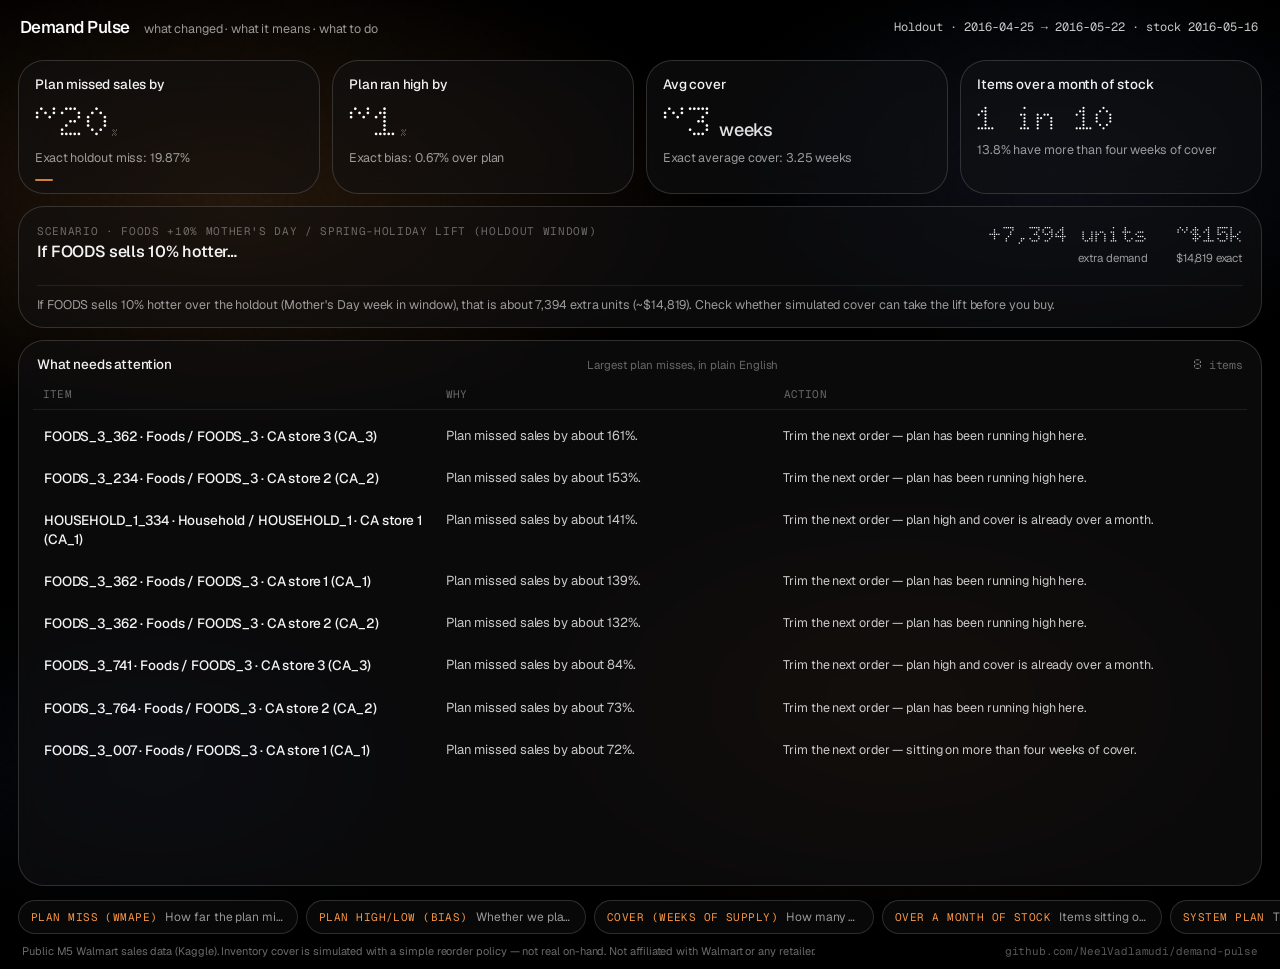
==== commit 3e5a950b: "Round Demand Pulse WMAPE hero to ~20%" ====
--- a/docs/index.html
+++ b/docs/index.html
@@ -1,5 +1,5 @@
 <!doctype html>
-<html lang="en"> <head> <meta charset="UTF-8" /> <link rel="icon" type="image/svg+xml" href="./favicon.svg" /> <meta name="viewport" content="width=device-width, initial-scale=1.0" /> <meta name="theme-color" content="#000000" /> <title>Demand Pulse</title> <meta name="description" content="Demand Pulse — a plain-English feed for plan accuracy, stock cover, scenarios, and exceptions." /> <link rel="stylesheet" href="./assets/css/fonts.css" /> <link rel="stylesheet" href="./assets/css/frost.css" /> </head> <body> <div class="app"> <div class="ambient" aria-hidden="true"></div> <header class="topbar"> <div class="brand"> <div class="wordmark">Demand Pulse</div> <p class="subtitle">what changed · what it means · what to do</p> </div> <time class="as-of" data-as-of datetime="2024-01-01">Holdout · 2016-04-25 → 2016-05-22 · stock 2016-05-16</time> </header> <main class="stage"> <div class="kpis" aria-label="Plan accuracy and cover"> <section class="glass kpi" data-kpi="wmape" aria-label="Plan missed sales by 20%" title="Exact plan miss: 19.87%"> <h2 class="card-title" data-kpi-label>Plan missed sales by</h2> <div class="metric" title="Exact: 19.87%"><span class="num">20</span><span class="num-unit">%</span></div> <p class="metric-caption">Exact holdout miss: 19.87%</p> <div class="kpi-accent" aria-hidden="true"></div> </section> <section class="glass kpi" data-kpi="bias" aria-label="Plan ran about 1% high" title="Exact forecast bias: 0.67%"> <h2 class="card-title" data-kpi-label>Plan ran high by</h2> <div class="metric" title="Exact: 0.67%"><span class="num">~1</span><span class="num-unit">%</span></div> <p class="metric-caption">Exact bias: 0.67% over plan</p> </section> <section class="glass kpi" data-kpi="wos" aria-label="Avg cover about 3 weeks" title="Exact average cover: 3.248 weeks"> <h2 class="card-title" data-kpi-label>Avg cover</h2> <div class="metric" title="Exact: 3.248 weeks"><span class="num">~3</span><span class="num-unit word">weeks</span></div> <p class="metric-caption">Exact average cover: 3.25 weeks</p> </section> <section class="glass kpi" data-kpi="overstock" aria-label="1 in 10 items over a month of stock" title="Exact overstock share: 13.8%"> <h2 class="card-title" data-kpi-label>Items over a month of stock</h2> <div class="metric" title="Exact: 13.8%"><span class="num">1 in 10</span></div> <p class="metric-caption">13.8% have more than four weeks of cover</p> </section> </div> <section class="glass scenario" aria-label="Promo scenario"> <div class="scenario-label"> <span class="scenario-kicker">Scenario · <span data-scenario="name">FOODS +10% Mother's Day / spring-holiday lift (holdout window)</span></span> <h2 class="scenario-headline" data-scenario="headline">If FOODS sells 10% hotter…</h2> </div> <div class="scenario-stat"> <span class="stat-v" data-scenario="units">+7,394 units</span> <span class="stat-k">extra demand</span> </div> <div class="scenario-stat"> <span class="stat-v" data-scenario="revenue">~$15k</span> <span class="stat-k" data-scenario="revenue-exact">$14,819 exact</span> </div> <p class="scenario-one" data-scenario="one">If FOODS sells 10% hotter over the holdout (Mother's Day week in window), that is about 7,394 extra units (~$14,819). Check whether simulated cover can take the lift before you buy.</p> </section> <section class="glass exceptions" aria-label="Plan exceptions"> <div class="card-head"> <h2 class="card-title">What needs attention</h2> <span class="card-hint">Largest plan misses, in plain English</span> <span class="exception-count"><span class="id-num" data-exception-count>8</span> items</span> </div> <div class="ex-table" role="table" aria-label="Eight demand plan exceptions"> <div class="ex-colhead" role="row"> <div role="columnheader">Item</div> <div role="columnheader">Why</div> <div role="columnheader">Action</div> </div> <div class="ex-body" role="rowgroup">
+<html lang="en"> <head> <meta charset="UTF-8" /> <link rel="icon" type="image/svg+xml" href="./favicon.svg" /> <meta name="viewport" content="width=device-width, initial-scale=1.0" /> <meta name="theme-color" content="#000000" /> <title>Demand Pulse</title> <meta name="description" content="Demand Pulse — a plain-English feed for plan accuracy, stock cover, scenarios, and exceptions." /> <link rel="stylesheet" href="./assets/css/fonts.css" /> <link rel="stylesheet" href="./assets/css/frost.css" /> </head> <body> <div class="app"> <div class="ambient" aria-hidden="true"></div> <header class="topbar"> <div class="brand"> <div class="wordmark">Demand Pulse</div> <p class="subtitle">what changed · what it means · what to do</p> </div> <time class="as-of" data-as-of datetime="2024-01-01">Holdout · 2016-04-25 → 2016-05-22 · stock 2016-05-16</time> </header> <main class="stage"> <div class="kpis" aria-label="Plan accuracy and cover"> <section class="glass kpi" data-kpi="wmape" aria-label="Plan missed sales by ~20%" title="Exact plan miss: 19.87%"> <h2 class="card-title" data-kpi-label>Plan missed sales by</h2> <div class="metric" title="Exact: 19.87%"><span class="num">~20</span><span class="num-unit">%</span></div> <p class="metric-caption">Exact holdout miss: 19.87%</p> <div class="kpi-accent" aria-hidden="true"></div> </section> <section class="glass kpi" data-kpi="bias" aria-label="Plan ran about 1% high" title="Exact forecast bias: 0.67%"> <h2 class="card-title" data-kpi-label>Plan ran high by</h2> <div class="metric" title="Exact: 0.67%"><span class="num">~1</span><span class="num-unit">%</span></div> <p class="metric-caption">Exact bias: 0.67% over plan</p> </section> <section class="glass kpi" data-kpi="wos" aria-label="Avg cover about 3 weeks" title="Exact average cover: 3.248 weeks"> <h2 class="card-title" data-kpi-label>Avg cover</h2> <div class="metric" title="Exact: 3.248 weeks"><span class="num">~3</span><span class="num-unit word">weeks</span></div> <p class="metric-caption">Exact average cover: 3.25 weeks</p> </section> <section class="glass kpi" data-kpi="overstock" aria-label="1 in 10 items over a month of stock" title="Exact overstock share: 13.8%"> <h2 class="card-title" data-kpi-label>Items over a month of stock</h2> <div class="metric" title="Exact: 13.8%"><span class="num">1 in 10</span></div> <p class="metric-caption">13.8% have more than four weeks of cover</p> </section> </div> <section class="glass scenario" aria-label="Promo scenario"> <div class="scenario-label"> <span class="scenario-kicker">Scenario · <span data-scenario="name">FOODS +10% Mother's Day / spring-holiday lift (holdout window)</span></span> <h2 class="scenario-headline" data-scenario="headline">If FOODS sells 10% hotter…</h2> </div> <div class="scenario-stat"> <span class="stat-v" data-scenario="units">+7,394 units</span> <span class="stat-k">extra demand</span> </div> <div class="scenario-stat"> <span class="stat-v" data-scenario="revenue">~$15k</span> <span class="stat-k" data-scenario="revenue-exact">$14,819 exact</span> </div> <p class="scenario-one" data-scenario="one">If FOODS sells 10% hotter over the holdout (Mother's Day week in window), that is about 7,394 extra units (~$14,819). Check whether simulated cover can take the lift before you buy.</p> </section> <section class="glass exceptions" aria-label="Plan exceptions"> <div class="card-head"> <h2 class="card-title">What needs attention</h2> <span class="card-hint">Largest plan misses, in plain English</span> <span class="exception-count"><span class="id-num" data-exception-count>8</span> items</span> </div> <div class="ex-table" role="table" aria-label="Eight demand plan exceptions"> <div class="ex-colhead" role="row"> <div role="columnheader">Item</div> <div role="columnheader">Why</div> <div role="columnheader">Action</div> </div> <div class="ex-body" role="rowgroup">
  <div class="ex-row" role="row" data-ex-row> <span class="cell-item" data-f="display">FOODS_3_362 · Foods / FOODS_3 · CA store 3 (CA_3)</span> <span class="cell-why" data-f="why">Plan missed sales by about 161%.</span> <span class="cell-action"><span class="field-k">Action</span><span data-f="action">Trim the next order — plan has been running high here.</span></span> </div>
  <div class="ex-row" role="row" data-ex-row> <span class="cell-item" data-f="display">FOODS_3_234 · Foods / FOODS_3 · CA store 2 (CA_2)</span> <span class="cell-why" data-f="why">Plan missed sales by about 153%.</span> <span class="cell-action"><span class="field-k">Action</span><span data-f="action">Trim the next order — plan has been running high here.</span></span> </div>
  <div class="ex-row" role="row" data-ex-row> <span class="cell-item" data-f="display">HOUSEHOLD_1_334 · Household / HOUSEHOLD_1 · CA store 1 (CA_1)</span> <span class="cell-why" data-f="why">Plan missed sales by about 141%.</span> <span class="cell-action"><span class="field-k">Action</span><span data-f="action">Trim the next order — plan high and cover is already over a month.</span></span> </div>
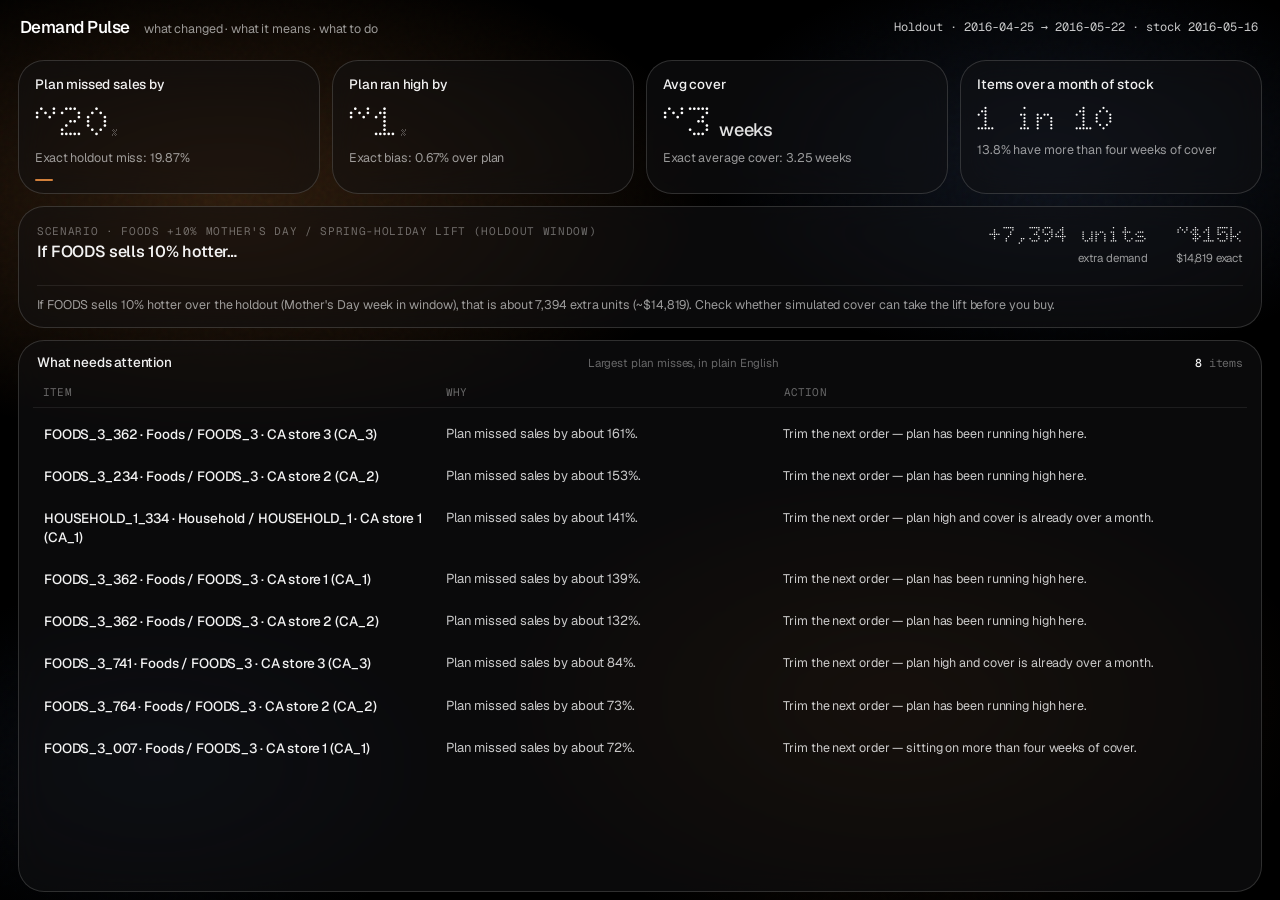
==== commit 8822f72c: "Rebuild Demand Pulse layout as grid shell Pin glossary and M5 disclaimer with a shell grid so the fo" ====
--- a/docs/index.html
+++ b/docs/index.html
@@ -1,5 +1,5 @@
 <!doctype html>
-<html lang="en"> <head> <meta charset="UTF-8" /> <link rel="icon" type="image/svg+xml" href="./favicon.svg" /> <meta name="viewport" content="width=device-width, initial-scale=1.0" /> <meta name="theme-color" content="#000000" /> <title>Demand Pulse</title> <meta name="description" content="Demand Pulse — a plain-English feed for plan accuracy, stock cover, scenarios, and exceptions." /> <link rel="stylesheet" href="./assets/css/fonts.css" /> <link rel="stylesheet" href="./assets/css/frost.css" /> </head> <body> <div class="app"> <div class="ambient" aria-hidden="true"></div> <header class="topbar"> <div class="brand"> <div class="wordmark">Demand Pulse</div> <p class="subtitle">what changed · what it means · what to do</p> </div> <time class="as-of" data-as-of datetime="2024-01-01">Holdout · 2016-04-25 → 2016-05-22 · stock 2016-05-16</time> </header> <main class="stage"> <div class="kpis" aria-label="Plan accuracy and cover"> <section class="glass kpi" data-kpi="wmape" aria-label="Plan missed sales by ~20%" title="Exact plan miss: 19.87%"> <h2 class="card-title" data-kpi-label>Plan missed sales by</h2> <div class="metric" title="Exact: 19.87%"><span class="num">~20</span><span class="num-unit">%</span></div> <p class="metric-caption">Exact holdout miss: 19.87%</p> <div class="kpi-accent" aria-hidden="true"></div> </section> <section class="glass kpi" data-kpi="bias" aria-label="Plan ran about 1% high" title="Exact forecast bias: 0.67%"> <h2 class="card-title" data-kpi-label>Plan ran high by</h2> <div class="metric" title="Exact: 0.67%"><span class="num">~1</span><span class="num-unit">%</span></div> <p class="metric-caption">Exact bias: 0.67% over plan</p> </section> <section class="glass kpi" data-kpi="wos" aria-label="Avg cover about 3 weeks" title="Exact average cover: 3.248 weeks"> <h2 class="card-title" data-kpi-label>Avg cover</h2> <div class="metric" title="Exact: 3.248 weeks"><span class="num">~3</span><span class="num-unit word">weeks</span></div> <p class="metric-caption">Exact average cover: 3.25 weeks</p> </section> <section class="glass kpi" data-kpi="overstock" aria-label="1 in 10 items over a month of stock" title="Exact overstock share: 13.8%"> <h2 class="card-title" data-kpi-label>Items over a month of stock</h2> <div class="metric" title="Exact: 13.8%"><span class="num">1 in 10</span></div> <p class="metric-caption">13.8% have more than four weeks of cover</p> </section> </div> <section class="glass scenario" aria-label="Promo scenario"> <div class="scenario-label"> <span class="scenario-kicker">Scenario · <span data-scenario="name">FOODS +10% Mother's Day / spring-holiday lift (holdout window)</span></span> <h2 class="scenario-headline" data-scenario="headline">If FOODS sells 10% hotter…</h2> </div> <div class="scenario-stat"> <span class="stat-v" data-scenario="units">+7,394 units</span> <span class="stat-k">extra demand</span> </div> <div class="scenario-stat"> <span class="stat-v" data-scenario="revenue">~$15k</span> <span class="stat-k" data-scenario="revenue-exact">$14,819 exact</span> </div> <p class="scenario-one" data-scenario="one">If FOODS sells 10% hotter over the holdout (Mother's Day week in window), that is about 7,394 extra units (~$14,819). Check whether simulated cover can take the lift before you buy.</p> </section> <section class="glass exceptions" aria-label="Plan exceptions"> <div class="card-head"> <h2 class="card-title">What needs attention</h2> <span class="card-hint">Largest plan misses, in plain English</span> <span class="exception-count"><span class="id-num" data-exception-count>8</span> items</span> </div> <div class="ex-table" role="table" aria-label="Eight demand plan exceptions"> <div class="ex-colhead" role="row"> <div role="columnheader">Item</div> <div role="columnheader">Why</div> <div role="columnheader">Action</div> </div> <div class="ex-body" role="rowgroup">
+<html lang="en"> <head> <meta charset="UTF-8" /> <link rel="icon" type="image/svg+xml" href="./favicon.svg" /> <meta name="viewport" content="width=device-width, initial-scale=1.0" /> <meta name="theme-color" content="#000000" /> <title>Demand Pulse</title> <meta name="description" content="Demand Pulse — a plain-English feed for plan accuracy, stock cover, scenarios, and exceptions." /> <link rel="stylesheet" href="./assets/css/fonts.css" /> <link rel="stylesheet" href="./assets/css/frost.css" /> </head> <body> <div class="app"> <div class="ambient" aria-hidden="true"></div><div class="shell"> <header class="topbar"> <div class="brand"> <div class="wordmark">Demand Pulse</div> <p class="subtitle">what changed · what it means · what to do</p> </div> <time class="as-of" data-as-of datetime="2024-01-01">Holdout · 2016-04-25 → 2016-05-22 · stock 2016-05-16</time> </header> <main class="stage"> <div class="kpis" aria-label="Plan accuracy and cover"> <section class="glass kpi" data-kpi="wmape" aria-label="Plan missed sales by ~20%" title="Exact plan miss: 19.87%"> <h2 class="card-title" data-kpi-label>Plan missed sales by</h2> <div class="metric" title="Exact: 19.87%"><span class="num">~20</span><span class="num-unit">%</span></div> <p class="metric-caption">Exact holdout miss: 19.87%</p> <div class="kpi-accent" aria-hidden="true"></div> </section> <section class="glass kpi" data-kpi="bias" aria-label="Plan ran about 1% high" title="Exact forecast bias: 0.67%"> <h2 class="card-title" data-kpi-label>Plan ran high by</h2> <div class="metric" title="Exact: 0.67%"><span class="num">~1</span><span class="num-unit">%</span></div> <p class="metric-caption">Exact bias: 0.67% over plan</p> </section> <section class="glass kpi" data-kpi="wos" aria-label="Avg cover about 3 weeks" title="Exact average cover: 3.248 weeks"> <h2 class="card-title" data-kpi-label>Avg cover</h2> <div class="metric" title="Exact: 3.248 weeks"><span class="num">~3</span><span class="num-unit word">weeks</span></div> <p class="metric-caption">Exact average cover: 3.25 weeks</p> </section> <section class="glass kpi" data-kpi="overstock" aria-label="1 in 10 items over a month of stock" title="Exact overstock share: 13.8%"> <h2 class="card-title" data-kpi-label>Items over a month of stock</h2> <div class="metric" title="Exact: 13.8%"><span class="num">1 in 10</span></div> <p class="metric-caption">13.8% have more than four weeks of cover</p> </section> </div> <section class="glass scenario" aria-label="Promo scenario"> <div class="scenario-label"> <span class="scenario-kicker">Scenario · <span data-scenario="name">FOODS +10% Mother's Day / spring-holiday lift (holdout window)</span></span> <h2 class="scenario-headline" data-scenario="headline">If FOODS sells 10% hotter…</h2> </div> <div class="scenario-stat"> <span class="stat-v" data-scenario="units">+7,394 units</span> <span class="stat-k">extra demand</span> </div> <div class="scenario-stat"> <span class="stat-v" data-scenario="revenue">~$15k</span> <span class="stat-k" data-scenario="revenue-exact">$14,819 exact</span> </div> <p class="scenario-one" data-scenario="one">If FOODS sells 10% hotter over the holdout (Mother's Day week in window), that is about 7,394 extra units (~$14,819). Check whether simulated cover can take the lift before you buy.</p> </section> <section class="glass exceptions" aria-label="Plan exceptions"> <div class="card-head"> <h2 class="card-title">What needs attention</h2> <span class="card-hint">Largest plan misses, in plain English</span> <span class="exception-count"><span class="id-num" data-exception-count>8</span> items</span> </div> <div class="ex-table" role="table" aria-label="Eight demand plan exceptions"> <div class="ex-colhead" role="row"> <div role="columnheader">Item</div> <div role="columnheader">Why</div> <div role="columnheader">Action</div> </div> <div class="ex-body" role="rowgroup">
  <div class="ex-row" role="row" data-ex-row> <span class="cell-item" data-f="display">FOODS_3_362 · Foods / FOODS_3 · CA store 3 (CA_3)</span> <span class="cell-why" data-f="why">Plan missed sales by about 161%.</span> <span class="cell-action"><span class="field-k">Action</span><span data-f="action">Trim the next order — plan has been running high here.</span></span> </div>
  <div class="ex-row" role="row" data-ex-row> <span class="cell-item" data-f="display">FOODS_3_234 · Foods / FOODS_3 · CA store 2 (CA_2)</span> <span class="cell-why" data-f="why">Plan missed sales by about 153%.</span> <span class="cell-action"><span class="field-k">Action</span><span data-f="action">Trim the next order — plan has been running high here.</span></span> </div>
  <div class="ex-row" role="row" data-ex-row> <span class="cell-item" data-f="display">HOUSEHOLD_1_334 · Household / HOUSEHOLD_1 · CA store 1 (CA_1)</span> <span class="cell-why" data-f="why">Plan missed sales by about 141%.</span> <span class="cell-action"><span class="field-k">Action</span><span data-f="action">Trim the next order — plan high and cover is already over a month.</span></span> </div>
@@ -16,5 +16,5 @@
  <div class="gloss-chip" data-gloss-chip> <span class="gloss-term">System plan</span> <span class="gloss-plain">Trailing 28-day mean of prior days — the simple method that beat a YoY blend on this holdout.</span> </div>
  <div class="gloss-chip" data-gloss-chip> <span class="gloss-term">Simulated inventory</span> <span class="gloss-plain">Simple weekly reorder-to-cover policy on top of public sales. Not real Walmart on-hand.</span> </div>
  </div>
- <footer class="legal"> <p class="disclaimer" data-disclaimer>Public M5 Walmart sales data (Kaggle). Inventory cover is simulated with a simple reorder policy — not real on-hand. Not affiliated with Walmart or any retailer.</p> <a class="repo" href="https://github.com/NeelVadlamudi/demand-pulse">github.com/NeelVadlamudi/demand-pulse</a> </footer> </div> <script src="./assets/js/board.js" defer></script> </body>
+ <footer class="legal"> <p class="disclaimer" data-disclaimer>Public M5 Walmart sales data (Kaggle). Inventory cover is simulated with a simple reorder policy — not real on-hand. Not affiliated with Walmart or any retailer.</p> <a class="repo" href="https://github.com/NeelVadlamudi/demand-pulse">github.com/NeelVadlamudi/demand-pulse</a> </footer></div></div><script src="./assets/js/board.js" defer></script></body>
 </html>
--- a/docs/assets/css/frost.css
+++ b/docs/assets/css/frost.css
@@ -1,83 +1,312 @@
 /* Demand Pulse — Vexto / Mirage frost language (matte glass, true black) */
-:root { --canvas: #000; --glass: rgba(18, 18, 20, 0.58); --line: rgba(255, 255, 255, 0.15); --text: rgba(255, 255, 255, 0.92); --text-dim: rgba(255, 255, 255, 0.58); --text-faint: rgba(255, 255, 255, 0.38); --accent: #f39444; --radius: 26px; --radius-sm: 16px; --gap: 12px; --pad: 18px; --font-ui: "Geist Variable", "Geist", system-ui, sans-serif; --font-num: "Doto Variable", "Doto", sans-serif; --font-mono: "Geist Mono Variable", "Geist Mono", ui-monospace, monospace; color-scheme: dark;
-} *,
-*::before,
-*::after { box-sizing: border-box;
-} html,
-body { background: var(--canvas); color: var(--text); margin: 0; min-height: 100%; font-family: var(--font-ui); font-size: 14px; letter-spacing: -0.011em; -webkit-font-smoothing: antialiased; text-rendering: optimizeLegibility;
-} body { min-height: 100dvh;
-} h1,
-h2,
-p { margin: 0;
-} button { font: inherit; color: inherit; background: none; border: 0; padding: 0; cursor: pointer;
-} :focus-visible { outline: 1px solid var(--accent); outline-offset: 3px;
-} .sr-only { position: absolute; width: 1px; height: 1px; padding: 0; margin: -1px; overflow: hidden; clip: rect(0, 0, 0, 0); white-space: nowrap; border: 0;
-} /* Ambient field so frost blur reads on screenshots (no map) */
-.app { position: relative; min-height: 100dvh; display: flex; flex-direction: column; background: var(--canvas); overflow-x: hidden;
-} .ambient { pointer-events: none; position: fixed; inset: 0; z-index: 0; background: radial-gradient(ellipse 70% 50% at 18% 22%, rgba(243, 148, 68, 0.14), transparent 55%), radial-gradient(ellipse 55% 45% at 82% 18%, rgba(90, 120, 180, 0.12), transparent 50%), radial-gradient(ellipse 60% 50% at 70% 78%, rgba(243, 148, 68, 0.07), transparent 55%), radial-gradient(ellipse 50% 40% at 12% 85%, rgba(60, 80, 120, 0.1), transparent 50%), #000;
-} .ambient::after { content: ""; position: absolute; inset: 0; opacity: 0.35; background-image: url("data:image/svg+xml,%3Csvg viewBox='0 0 200 200' xmlns='http://www.w3.org/2000/svg'%3E%3Cfilter id='n'%3E%3CfeTurbulence type='fractalNoise' baseFrequency='0.85' numOctaves='4' stitchTiles='stitch'/%3E%3C/filter%3E%3Crect width='100%25' height='100%25' filter='url(%23n)' opacity='0.45'/%3E%3C/svg%3E"); mix-blend-mode: soft-light;
-} .app > *:not(.ambient) { position: relative; z-index: 1;
-} /* Top bar */
-.topbar { flex: none; display: flex; align-items: center; justify-content: space-between; gap: 16px; height: 54px; padding: 0 22px 0 20px;
-} .brand { display: flex; align-items: baseline; gap: 14px; min-width: 0;
-} .wordmark { font-size: 17px; font-weight: 550; letter-spacing: -0.03em; color: #fff; white-space: nowrap;
-} .subtitle { color: var(--text-dim); font-size: 12.5px; letter-spacing: -0.01em; white-space: nowrap; overflow: hidden; text-overflow: ellipsis;
-} .as-of { color: rgba(255, 255, 255, 0.78); font-family: var(--font-mono); font-size: 12px; font-weight: 400; letter-spacing: 0; white-space: nowrap;
-} /* Stage */
-.stage { flex: 1; display: flex; flex-direction: column; gap: var(--gap); padding: 6px var(--pad) 14px; min-height: 0;
-} /* Matte frost panels — both prefixes required */
-.glass { background: var(--glass); -webkit-backdrop-filter: blur(16px) saturate(1.4); backdrop-filter: blur(16px) saturate(1.4); border: 1px solid var(--line); border-radius: var(--radius); box-shadow: none; padding: 14px 16px 12px;
-} .card-title { display: flex; align-items: center; gap: 8px; color: rgba(255, 255, 255, 0.94); font-size: 13.5px; font-weight: 500; letter-spacing: -0.012em;
-} .card-hint { color: var(--text-faint); font-size: 11.5px; font-weight: 400; letter-spacing: -0.006em; margin-left: auto;
-} /* KPI row */
-.kpis { display: grid; grid-template-columns: repeat(4, minmax(0, 1fr)); gap: var(--gap);
-} .kpi { min-width: 0;
-} .metric { display: flex; align-items: baseline; gap: 0; margin-top: 10px;
-} .num { font-family: var(--font-num); font-variation-settings: "wght" 550, "ROND" 100; font-synthesis: none; font-variant-numeric: tabular-nums; letter-spacing: 0.01em; color: #fff; font-size: 42px; line-height: 0.92; font-weight: 550;
-} .num-unit { font-family: var(--font-num); font-variation-settings: "wght" 500, "ROND" 100; letter-spacing: 0; color: #fff; margin-left: 0.12em; font-size: 0.72em; font-weight: 500;
-} .num-unit.word { font-family: var(--font-ui); font-size: 18px; font-weight: 500; letter-spacing: -0.02em; margin-left: 0.3em; color: rgba(255, 255, 255, 0.88);
-} .kpi[data-kpi="overstock"] .num { font-size: 34px; letter-spacing: -0.01em;
-} .metric-caption { color: var(--text-dim); margin-top: 8px; font-size: 12.5px; letter-spacing: -0.008em; line-height: 1.35;
-} .kpi-accent { width: 18px; height: 2px; border-radius: 99px; background: var(--accent); margin-top: 12px; opacity: 0.85;
-} /* Scenario strip */
-.scenario { display: grid; grid-template-columns: minmax(0, 1.4fr) auto auto; align-items: center; gap: 18px 28px; padding: 14px 18px;
-} .scenario-label { display: flex; flex-direction: column; gap: 4px; min-width: 0;
-} .scenario-kicker { font-family: var(--font-mono); font-size: 11px; letter-spacing: 0.06em; text-transform: uppercase; color: var(--text-faint);
-} .scenario-name { font-size: 12.5px; font-weight: 400; letter-spacing: -0.01em; color: var(--text-dim); text-transform: none;
-} .scenario-headline { margin: 0; font-size: 16px; font-weight: 550; letter-spacing: -0.02em; color: rgba(255, 255, 255, 0.95); line-height: 1.25;
-} .scenario-stat { display: flex; flex-direction: column; gap: 2px; text-align: right;
-} .scenario-stat .stat-v { font-family: var(--font-num); font-variation-settings: "wght" 600, "ROND" 100; font-size: 22px; color: #fff; letter-spacing: 0.01em; white-space: nowrap;
-} .scenario-stat .stat-k { font-size: 11.5px; color: var(--text-dim);
-} .scenario-one { grid-column: 1 / -1; color: var(--text-dim); font-size: 12.5px; line-height: 1.4; letter-spacing: -0.006em; border-top: 1px solid rgba(255, 255, 255, 0.08); padding-top: 10px; margin-top: 2px;
-} /* Exceptions work surface */
-.exceptions { flex: 1; display: flex; flex-direction: column; min-height: 280px; padding: 14px 14px 10px;
-} .exceptions .card-head { display: flex; align-items: center; gap: 12px; padding: 0 4px 10px;
-} .exception-count { font-family: var(--font-mono); font-size: 11.5px; color: var(--text-faint); margin-left: auto;
-} .ex-table { display: flex; flex-direction: column; min-height: 0; flex: 1;
-} .ex-colhead { display: grid; grid-template-columns: minmax(180px, 1.2fr) minmax(160px, 1fr) minmax(220px, 1.4fr); column-gap: 14px; align-items: center; padding: 4px 10px 8px; color: var(--text-faint); font-family: var(--font-mono); font-size: 11px; letter-spacing: 0.02em; text-transform: uppercase; border-bottom: 1px solid rgba(255, 255, 255, 0.08);
-} .ex-body { display: flex; flex-direction: column; gap: 2px; padding-top: 6px; overflow: auto;
-} .ex-row { display: grid; grid-template-columns: minmax(180px, 1.2fr) minmax(160px, 1fr) minmax(220px, 1.4fr); column-gap: 14px; align-items: start; padding: 10px; border-radius: 12px; border: 1px solid transparent; color: #fff; text-align: left; width: 100%;
-} .ex-row:hover { background: rgba(255, 255, 255, 0.04);
-} .ex-row:focus-visible { border-color: rgba(243, 148, 68, 0.45);
-} .id-num { font-family: var(--font-num); font-variation-settings: "wght" 600, "ROND" 100; font-size: 14px; letter-spacing: 0.02em; color: rgba(255, 255, 255, 0.95);
-} .cell-item { color: rgba(255, 255, 255, 0.95); font-size: 13.5px; font-weight: 500; letter-spacing: -0.01em; line-height: 1.35;
-} .cell-why { color: rgba(255, 255, 255, 0.78); font-size: 13px; line-height: 1.4; letter-spacing: -0.008em;
-} .cell-action { font-size: 12.5px; line-height: 1.4; color: rgba(255, 255, 255, 0.78); letter-spacing: -0.008em;
-} .field-k { display: none; font-family: var(--font-mono); font-size: 10px; letter-spacing: 0.04em; text-transform: uppercase; color: var(--text-faint); margin-bottom: 2px;
-} /* Glossary strip (prefer simple gloss over heavy ticker) */
-.gloss { flex: none; display: flex; align-items: stretch; gap: 8px; padding: 0 var(--pad) 8px; overflow-x: auto; scrollbar-width: none;
-} .gloss::-webkit-scrollbar { display: none;
-} .gloss-chip { flex: 0 0 auto; max-width: 280px; padding: 8px 12px; border-radius: 999px; border: 1px solid var(--line); background: rgba(18, 18, 20, 0.45); -webkit-backdrop-filter: blur(16px) saturate(1.4); backdrop-filter: blur(16px) saturate(1.4); display: flex; align-items: baseline; gap: 8px;
-} .gloss-term { font-family: var(--font-mono); font-size: 11px; letter-spacing: 0.04em; text-transform: uppercase; color: var(--accent); white-space: nowrap;
-} .gloss-plain { font-size: 12px; color: var(--text-dim); letter-spacing: -0.008em; white-space: nowrap; overflow: hidden; text-overflow: ellipsis; max-width: 200px;
-} /* Legal footer */
-.legal { flex: none; display: flex; align-items: center; justify-content: space-between; gap: 16px; padding: 2px 22px 10px;
-} .disclaimer { color: rgba(255, 255, 255, 0.42); letter-spacing: -0.006em; margin: 0; font-size: 11px; font-weight: 400; line-height: 1.35;
-} .repo { color: rgba(255, 255, 255, 0.35); font-family: var(--font-mono); font-size: 11px; text-decoration: none; white-space: nowrap;
-} .repo:hover { color: rgba(255, 255, 255, 0.65);
-} /* Responsive */
-@media (width <= 1100px) { .kpis { grid-template-columns: repeat(2, minmax(0, 1fr)); } .scenario { grid-template-columns: 1fr 1fr; } .scenario-label { grid-column: 1 / -1; }
-} @media (width <= 860px) { .topbar { height: auto; padding: 12px 16px 8px; flex-wrap: wrap; gap: 8px; } .brand { flex-direction: column; align-items: flex-start; gap: 2px; } .subtitle { white-space: normal; } .stage { padding: 4px 12px 12px; } .num { font-size: 36px; } .ex-colhead { display: none; } .ex-row { grid-template-columns: 1fr; gap: 6px; padding: 12px; border: 1px solid rgba(255, 255, 255, 0.06); margin-bottom: 4px; } .ex-row .cell-item, .ex-row .cell-why, .ex-row .cell-action { grid-column: 1 / -1; } .ex-row .cell-action { padding-top: 6px; border-top: 1px solid rgba(255, 255, 255, 0.06); } .field-k { display: block; } .legal { flex-direction: column; align-items: flex-start; padding: 4px 16px 12px; } .disclaimer { white-space: normal; }
-} @media (width <= 520px) { .kpis { grid-template-columns: 1fr; } .scenario { grid-template-columns: 1fr; } .scenario-stat { text-align: left; } .gloss-chip { max-width: 240px; }
-} @media (prefers-reduced-motion: reduce) { * { scroll-behavior: auto !important; }
-}
+:root {
+  --canvas: #000;
+  --glass: rgba(18, 18, 20, 0.58);
+  --line: rgba(255, 255, 255, 0.15);
+  --text: rgba(255, 255, 255, 0.92);
+  --text-dim: rgba(255, 255, 255, 0.58);
+  --text-faint: rgba(255, 255, 255, 0.38);
+  --accent: #f39444;
+  --radius: 26px;
+  --radius-sm: 16px;
+  --gap: 12px;
+  --pad: 18px;
+  --font-ui: "Geist Variable", "Geist", system-ui, sans-serif;
+  --font-num: "Doto Variable", "Doto", sans-serif;
+  --font-mono: "Geist Mono Variable", "Geist Mono", ui-monospace, monospace;
+  color-scheme: dark;
+}
+*, *::before, *::after { box-sizing: border-box; }
+html, body {
+  background: var(--canvas);
+  color: var(--text);
+  margin: 0;
+  height: 100%;
+  font-family: var(--font-ui);
+  font-size: 14px;
+  letter-spacing: -0.011em;
+  -webkit-font-smoothing: antialiased;
+  text-rendering: optimizeLegibility;
+  overflow: hidden;
+}
+h1, h2, p { margin: 0; }
+button { font: inherit; color: inherit; background: none; border: 0; padding: 0; cursor: pointer; }
+:focus-visible { outline: 1px solid var(--accent); outline-offset: 3px; }
+.sr-only { position: absolute; width: 1px; height: 1px; padding: 0; margin: -1px; overflow: hidden; clip: rect(0, 0, 0, 0); white-space: nowrap; border: 0; }
+
+/* App shell: ambient out of flow; grid reserves footer rows */
+.app {
+  position: relative;
+  height: 100%;
+  height: 100dvh;
+  max-height: 100dvh;
+  overflow: hidden;
+  background: var(--canvas);
+}
+.ambient {
+  pointer-events: none;
+  position: absolute;
+  inset: 0;
+  z-index: 0;
+  background:
+    radial-gradient(ellipse 70% 50% at 18% 22%, rgba(243, 148, 68, 0.18), transparent 55%),
+    radial-gradient(ellipse 55% 45% at 82% 18%, rgba(90, 120, 180, 0.16), transparent 50%),
+    radial-gradient(ellipse 60% 50% at 70% 78%, rgba(243, 148, 68, 0.1), transparent 55%),
+    radial-gradient(ellipse 50% 40% at 12% 85%, rgba(60, 80, 120, 0.14), transparent 50%),
+    #000;
+}
+.ambient::after {
+  content: "";
+  position: absolute;
+  inset: 0;
+  opacity: 0.4;
+  background-image: url("data:image/svg+xml,%3Csvg viewBox='0 0 200 200' xmlns='http://www.w3.org/2000/svg'%3E%3Cfilter id='n'%3E%3CfeTurbulence type='fractalNoise' baseFrequency='0.85' numOctaves='4' stitchTiles='stitch'/%3E%3C/filter%3E%3Crect width='100%25' height='100%25' filter='url(%23n)' opacity='0.45'/%3E%3C/svg%3E");
+  mix-blend-mode: soft-light;
+}
+.shell {
+  position: relative;
+  z-index: 1;
+  height: 100%;
+  display: grid;
+  grid-template-rows: auto minmax(0, 1fr) auto auto;
+  overflow: hidden;
+}
+
+.topbar {
+  display: flex;
+  align-items: center;
+  justify-content: space-between;
+  gap: 16px;
+  height: 54px;
+  padding: 0 22px 0 20px;
+}
+.brand { display: flex; align-items: baseline; gap: 14px; min-width: 0; }
+.wordmark { font-size: 17px; font-weight: 550; letter-spacing: -0.03em; color: #fff; white-space: nowrap; }
+.subtitle { color: var(--text-dim); font-size: 12.5px; letter-spacing: -0.01em; white-space: nowrap; overflow: hidden; text-overflow: ellipsis; }
+.as-of { color: rgba(255, 255, 255, 0.78); font-family: var(--font-mono); font-size: 12px; font-weight: 400; letter-spacing: 0; white-space: nowrap; }
+
+.stage {
+  min-height: 0;
+  overflow: hidden;
+  display: flex;
+  flex-direction: column;
+  gap: var(--gap);
+  padding: 6px var(--pad) 8px;
+}
+
+.glass {
+  background: var(--glass);
+  -webkit-backdrop-filter: blur(16px) saturate(1.4);
+  backdrop-filter: blur(16px) saturate(1.4);
+  border: 1px solid var(--line);
+  border-radius: var(--radius);
+  box-shadow: none;
+  padding: 14px 16px 12px;
+}
+.card-title { display: flex; align-items: center; gap: 8px; color: rgba(255, 255, 255, 0.94); font-size: 13.5px; font-weight: 500; letter-spacing: -0.012em; }
+.card-hint { color: var(--text-faint); font-size: 11.5px; font-weight: 400; letter-spacing: -0.006em; margin-left: auto; }
+
+.kpis { display: grid; grid-template-columns: repeat(4, minmax(0, 1fr)); gap: var(--gap); flex: none; }
+.kpi { min-width: 0; }
+.metric { display: flex; align-items: baseline; gap: 0; margin-top: 10px; }
+.num {
+  font-family: var(--font-num);
+  font-variation-settings: "wght" 550, "ROND" 100;
+  font-synthesis: none;
+  font-variant-numeric: tabular-nums;
+  letter-spacing: 0.01em;
+  color: #fff;
+  font-size: 42px;
+  line-height: 0.92;
+  font-weight: 550;
+}
+.num-unit {
+  font-family: var(--font-num);
+  font-variation-settings: "wght" 500, "ROND" 100;
+  letter-spacing: 0;
+  color: #fff;
+  margin-left: 0.12em;
+  font-size: 0.72em;
+  font-weight: 500;
+}
+.num-unit.word { font-family: var(--font-ui); font-size: 18px; font-weight: 500; letter-spacing: -0.02em; margin-left: 0.3em; color: rgba(255, 255, 255, 0.88); }
+.kpi[data-kpi="overstock"] .num { font-size: 34px; letter-spacing: -0.01em; }
+.metric-caption { color: var(--text-dim); margin-top: 8px; font-size: 12.5px; letter-spacing: -0.008em; line-height: 1.35; }
+.kpi-accent { width: 18px; height: 2px; border-radius: 99px; background: var(--accent); margin-top: 12px; opacity: 0.85; }
+
+.scenario {
+  display: grid;
+  grid-template-columns: minmax(0, 1.4fr) auto auto;
+  align-items: center;
+  gap: 18px 28px;
+  padding: 14px 18px;
+  flex: none;
+}
+.scenario-label { display: flex; flex-direction: column; gap: 4px; min-width: 0; }
+.scenario-kicker { font-family: var(--font-mono); font-size: 11px; letter-spacing: 0.06em; text-transform: uppercase; color: var(--text-faint); }
+.scenario-headline { margin: 0; font-size: 16px; font-weight: 550; letter-spacing: -0.02em; color: rgba(255, 255, 255, 0.95); line-height: 1.25; }
+.scenario-stat { display: flex; flex-direction: column; gap: 2px; text-align: right; }
+.scenario-stat .stat-v {
+  font-family: var(--font-num);
+  font-variation-settings: "wght" 600, "ROND" 100;
+  font-size: 22px;
+  color: #fff;
+  letter-spacing: 0.01em;
+  white-space: nowrap;
+}
+.scenario-stat .stat-k { font-size: 11.5px; color: var(--text-dim); }
+.scenario-one {
+  grid-column: 1 / -1;
+  color: var(--text-dim);
+  font-size: 12.5px;
+  line-height: 1.4;
+  letter-spacing: -0.006em;
+  border-top: 1px solid rgba(255, 255, 255, 0.08);
+  padding-top: 10px;
+  margin-top: 2px;
+}
+
+.exceptions {
+  flex: 1 1 0;
+  min-height: 0;
+  display: flex;
+  flex-direction: column;
+  padding: 12px 14px 8px;
+  overflow: hidden;
+}
+.exceptions .card-head { display: flex; align-items: center; gap: 12px; padding: 0 4px 10px; flex: none; }
+.exception-count { font-family: var(--font-mono); font-size: 11.5px; color: var(--text-faint); margin-left: auto; }
+.exception-count .id-num { font-family: var(--font-mono); font-variation-settings: normal; font-size: inherit; letter-spacing: inherit; font-weight: 500; }
+.ex-table { display: flex; flex-direction: column; min-height: 0; flex: 1 1 0; overflow: hidden; }
+.ex-colhead {
+  display: grid;
+  grid-template-columns: minmax(180px, 1.2fr) minmax(160px, 1fr) minmax(220px, 1.4fr);
+  column-gap: 14px;
+  align-items: center;
+  padding: 4px 10px 8px;
+  color: var(--text-faint);
+  font-family: var(--font-mono);
+  font-size: 11px;
+  letter-spacing: 0.02em;
+  text-transform: uppercase;
+  border-bottom: 1px solid rgba(255, 255, 255, 0.08);
+  flex: none;
+}
+.ex-body { display: flex; flex-direction: column; gap: 2px; padding-top: 6px; overflow: auto; min-height: 0; flex: 1 1 0; }
+.ex-row {
+  display: grid;
+  grid-template-columns: minmax(180px, 1.2fr) minmax(160px, 1fr) minmax(220px, 1.4fr);
+  column-gap: 14px;
+  align-items: start;
+  padding: 10px;
+  border-radius: 12px;
+  border: 1px solid transparent;
+  color: #fff;
+  text-align: left;
+  width: 100%;
+}
+.ex-row:hover { background: rgba(255, 255, 255, 0.04); }
+.ex-row:focus-visible { border-color: rgba(243, 148, 68, 0.45); }
+.id-num {
+  font-family: var(--font-num);
+  font-variation-settings: "wght" 600, "ROND" 100;
+  font-size: 14px;
+  letter-spacing: 0.02em;
+  color: rgba(255, 255, 255, 0.95);
+}
+.cell-item { color: rgba(255, 255, 255, 0.95); font-size: 13.5px; font-weight: 500; letter-spacing: -0.01em; line-height: 1.35; overflow-wrap: anywhere; }
+.cell-why { color: rgba(255, 255, 255, 0.78); font-size: 13px; line-height: 1.4; letter-spacing: -0.008em; }
+.cell-action { font-size: 12.5px; line-height: 1.4; color: rgba(255, 255, 255, 0.78); letter-spacing: -0.008em; }
+.field-k { display: none; font-family: var(--font-mono); font-size: 10px; letter-spacing: 0.04em; text-transform: uppercase; color: var(--text-faint); margin-bottom: 2px; }
+
+.gloss {
+  display: flex;
+  align-items: stretch;
+  gap: 8px;
+  padding: 0 var(--pad) 6px;
+  overflow-x: auto;
+  scrollbar-width: none;
+}
+.gloss::-webkit-scrollbar { display: none; }
+.gloss-chip {
+  flex: 0 0 auto;
+  max-width: 280px;
+  padding: 8px 12px;
+  border-radius: 999px;
+  border: 1px solid var(--line);
+  background: rgba(18, 18, 20, 0.45);
+  -webkit-backdrop-filter: blur(16px) saturate(1.4);
+  backdrop-filter: blur(16px) saturate(1.4);
+  display: flex;
+  align-items: baseline;
+  gap: 8px;
+}
+.gloss-term { font-family: var(--font-mono); font-size: 11px; letter-spacing: 0.04em; text-transform: uppercase; color: var(--accent); white-space: nowrap; }
+.gloss-plain { font-size: 12px; color: var(--text-dim); letter-spacing: -0.008em; white-space: nowrap; overflow: hidden; text-overflow: ellipsis; max-width: 200px; }
+
+.legal {
+  display: flex;
+  align-items: center;
+  justify-content: space-between;
+  gap: 16px;
+  padding: 2px 22px 10px;
+}
+.disclaimer { color: rgba(255, 255, 255, 0.42); letter-spacing: -0.006em; margin: 0; font-size: 11px; font-weight: 400; line-height: 1.35; }
+.repo { color: rgba(255, 255, 255, 0.35); font-family: var(--font-mono); font-size: 11px; text-decoration: none; white-space: nowrap; }
+.repo:hover { color: rgba(255, 255, 255, 0.65); }
+
+@media (width <= 1100px) {
+  .kpis { grid-template-columns: repeat(2, minmax(0, 1fr)); }
+  .scenario { grid-template-columns: 1fr 1fr; }
+  .scenario-label { grid-column: 1 / -1; }
+}
+@media (width <= 860px) {
+  html, body { overflow: auto; height: auto; }
+  .app { height: auto; max-height: none; overflow: visible; }
+  .shell { height: auto; grid-template-rows: auto auto auto auto; }
+  .stage { overflow: visible; }
+  .exceptions { min-height: 240px; }
+  .topbar { height: auto; padding: 12px 16px 8px; flex-wrap: wrap; gap: 8px; }
+  .brand { flex-direction: column; align-items: flex-start; gap: 2px; }
+  .subtitle { white-space: normal; }
+  .stage { padding: 4px 12px 12px; }
+  .num { font-size: 36px; }
+  .ex-colhead { display: none; }
+  .ex-row {
+    grid-template-columns: 1fr;
+    gap: 6px;
+    padding: 12px;
+    border: 1px solid rgba(255, 255, 255, 0.06);
+    margin-bottom: 4px;
+  }
+  .ex-row .cell-item, .ex-row .cell-why, .ex-row .cell-action { grid-column: 1 / -1; }
+  .ex-row .cell-action { padding-top: 6px; border-top: 1px solid rgba(255, 255, 255, 0.06); }
+  .field-k { display: block; }
+  .legal { flex-direction: column; align-items: flex-start; padding: 4px 16px 12px; }
+  .disclaimer { white-space: normal; }
+}
+@media (width <= 520px) {
+  .kpis { grid-template-columns: 1fr; }
+  .scenario { grid-template-columns: 1fr; }
+  .scenario-stat { text-align: left; }
+  .gloss-chip { max-width: 240px; }
+}
+@media (height <= 860px) and (width > 860px) {
+  .kpi { padding: 10px 12px 8px; }
+  .metric { margin-top: 6px; }
+  .num { font-size: 34px; }
+  .kpi[data-kpi="overstock"] .num { font-size: 28px; }
+  .metric-caption { margin-top: 4px; font-size: 11.5px; }
+  .kpi-accent { margin-top: 8px; }
+  .scenario { padding: 10px 14px; gap: 10px 20px; }
+  .scenario-one { display: none; }
+  .scenario-stat .stat-v { font-size: 18px; }
+  .exceptions { padding: 10px 12px 6px; }
+  .ex-row { padding: 8px 10px; }
+  .gloss { padding-bottom: 4px; }
+  .gloss-chip { padding: 6px 10px; }
+  .legal { padding-bottom: 8px; }
+}
+@media (prefers-reduced-motion: reduce) {
+  * { scroll-behavior: auto !important; }
+}
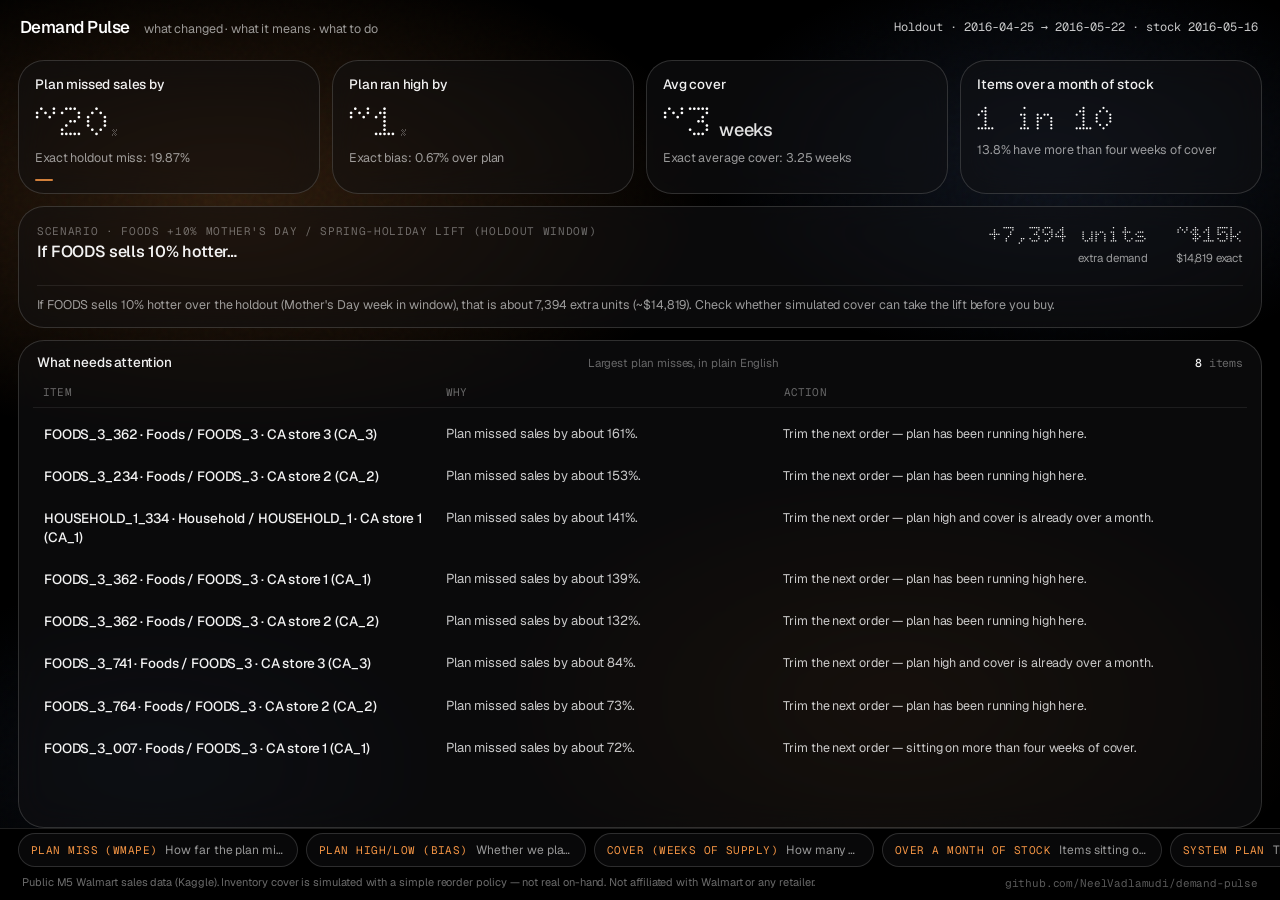
==== commit 42db4c89: "Fix Demand Pulse shell markup and dock footer Balance the shell close and pin glossary plus M5 discl" ====
--- a/docs/index.html
+++ b/docs/index.html
@@ -8,7 +8,7 @@
  <div class="ex-row" role="row" data-ex-row> <span class="cell-item" data-f="display">FOODS_3_741 · Foods / FOODS_3 · CA store 3 (CA_3)</span> <span class="cell-why" data-f="why">Plan missed sales by about 84%.</span> <span class="cell-action"><span class="field-k">Action</span><span data-f="action">Trim the next order — plan high and cover is already over a month.</span></span> </div>
  <div class="ex-row" role="row" data-ex-row> <span class="cell-item" data-f="display">FOODS_3_764 · Foods / FOODS_3 · CA store 2 (CA_2)</span> <span class="cell-why" data-f="why">Plan missed sales by about 73%.</span> <span class="cell-action"><span class="field-k">Action</span><span data-f="action">Trim the next order — plan has been running high here.</span></span> </div>
  <div class="ex-row" role="row" data-ex-row> <span class="cell-item" data-f="display">FOODS_3_007 · Foods / FOODS_3 · CA store 1 (CA_1)</span> <span class="cell-why" data-f="why">Plan missed sales by about 72%.</span> <span class="cell-action"><span class="field-k">Action</span><span data-f="action">Trim the next order — sitting on more than four weeks of cover.</span></span> </div>
- </div></div> </div> </section> </main> <div class="gloss" role="region" aria-label="Plain English glossary" data-glossary>
+ </div></div></section></main><div class="dock"><div class="gloss" role="region" aria-label="Plain English glossary" data-glossary>
  <div class="gloss-chip" data-gloss-chip> <span class="gloss-term">Plan miss (WMAPE)</span> <span class="gloss-plain">How far the plan missed sales, weighted by volume (weekly grain).</span> </div>
  <div class="gloss-chip" data-gloss-chip> <span class="gloss-term">Plan high/low (bias)</span> <span class="gloss-plain">Whether we planned more or less than we sold overall.</span> </div>
  <div class="gloss-chip" data-gloss-chip> <span class="gloss-term">Cover (weeks of supply)</span> <span class="gloss-plain">How many weeks simulated stock lasts at last week&#x27;s sell-through.</span> </div>
@@ -16,5 +16,5 @@
  <div class="gloss-chip" data-gloss-chip> <span class="gloss-term">System plan</span> <span class="gloss-plain">Trailing 28-day mean of prior days — the simple method that beat a YoY blend on this holdout.</span> </div>
  <div class="gloss-chip" data-gloss-chip> <span class="gloss-term">Simulated inventory</span> <span class="gloss-plain">Simple weekly reorder-to-cover policy on top of public sales. Not real Walmart on-hand.</span> </div>
  </div>
- <footer class="legal"> <p class="disclaimer" data-disclaimer>Public M5 Walmart sales data (Kaggle). Inventory cover is simulated with a simple reorder policy — not real on-hand. Not affiliated with Walmart or any retailer.</p> <a class="repo" href="https://github.com/NeelVadlamudi/demand-pulse">github.com/NeelVadlamudi/demand-pulse</a> </footer></div></div><script src="./assets/js/board.js" defer></script></body>
+ <footer class="legal"> <p class="disclaimer" data-disclaimer>Public M5 Walmart sales data (Kaggle). Inventory cover is simulated with a simple reorder policy — not real on-hand. Not affiliated with Walmart or any retailer.</p> <a class="repo" href="https://github.com/NeelVadlamudi/demand-pulse">github.com/NeelVadlamudi/demand-pulse</a> </footer></div></div></div><script src="./assets/js/board.js" defer></script></body>
 </html>
--- a/docs/assets/css/frost.css
+++ b/docs/assets/css/frost.css
@@ -67,8 +67,8 @@
   position: relative;
   z-index: 1;
   height: 100%;
-  display: grid;
-  grid-template-rows: auto minmax(0, 1fr) auto auto;
+  display: flex;
+  flex-direction: column;
   overflow: hidden;
 }
 
@@ -86,12 +86,13 @@
 .as-of { color: rgba(255, 255, 255, 0.78); font-family: var(--font-mono); font-size: 12px; font-weight: 400; letter-spacing: 0; white-space: nowrap; }
 
 .stage {
+  flex: 1 1 0;
   min-height: 0;
   overflow: hidden;
   display: flex;
   flex-direction: column;
   gap: var(--gap);
-  padding: 6px var(--pad) 8px;
+  padding: 6px var(--pad) 72px;
 }
 
 .glass {
@@ -219,6 +220,19 @@
 .cell-action { font-size: 12.5px; line-height: 1.4; color: rgba(255, 255, 255, 0.78); letter-spacing: -0.008em; }
 .field-k { display: none; font-family: var(--font-mono); font-size: 10px; letter-spacing: 0.04em; text-transform: uppercase; color: var(--text-faint); margin-bottom: 2px; }
 
+.dock {
+  flex: 0 0 auto;
+  position: fixed;
+  left: 0;
+  right: 0;
+  bottom: 0;
+  z-index: 20;
+  background: rgba(0, 0, 0, 0.94);
+  border-top: 1px solid rgba(255, 255, 255, 0.12);
+  padding-top: 4px;
+  -webkit-backdrop-filter: blur(16px) saturate(1.4);
+  backdrop-filter: blur(16px) saturate(1.4);
+}
 .gloss {
   display: flex;
   align-items: stretch;
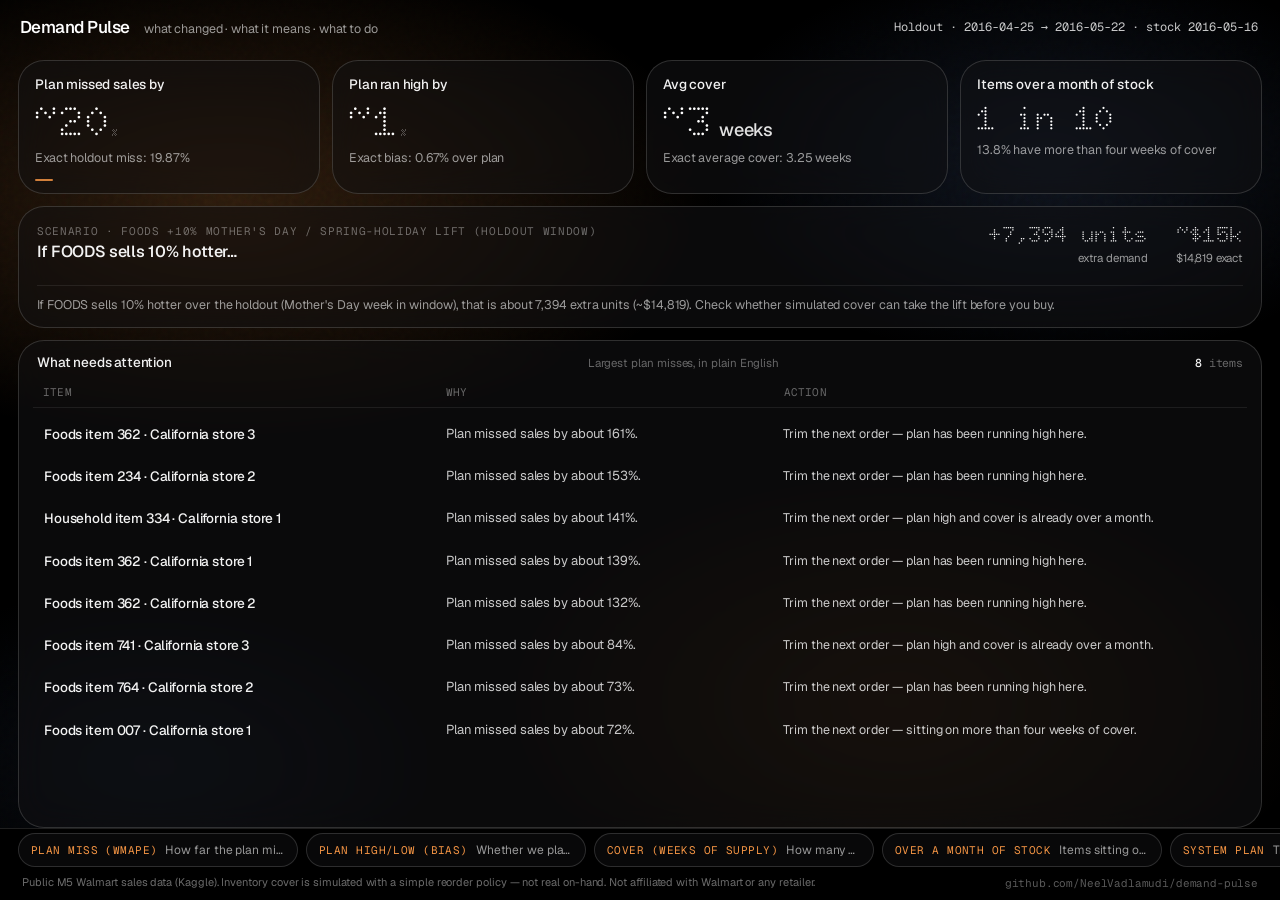
==== commit 1a670f40: "Use plain English names on Demand Pulse exceptions Show Foods item 362 · California store 3 style la" ====
--- a/docs/index.html
+++ b/docs/index.html
@@ -1,14 +1,14 @@
 <!doctype html>
 <html lang="en"> <head> <meta charset="UTF-8" /> <link rel="icon" type="image/svg+xml" href="./favicon.svg" /> <meta name="viewport" content="width=device-width, initial-scale=1.0" /> <meta name="theme-color" content="#000000" /> <title>Demand Pulse</title> <meta name="description" content="Demand Pulse — a plain-English feed for plan accuracy, stock cover, scenarios, and exceptions." /> <link rel="stylesheet" href="./assets/css/fonts.css" /> <link rel="stylesheet" href="./assets/css/frost.css" /> </head> <body> <div class="app"> <div class="ambient" aria-hidden="true"></div><div class="shell"> <header class="topbar"> <div class="brand"> <div class="wordmark">Demand Pulse</div> <p class="subtitle">what changed · what it means · what to do</p> </div> <time class="as-of" data-as-of datetime="2024-01-01">Holdout · 2016-04-25 → 2016-05-22 · stock 2016-05-16</time> </header> <main class="stage"> <div class="kpis" aria-label="Plan accuracy and cover"> <section class="glass kpi" data-kpi="wmape" aria-label="Plan missed sales by ~20%" title="Exact plan miss: 19.87%"> <h2 class="card-title" data-kpi-label>Plan missed sales by</h2> <div class="metric" title="Exact: 19.87%"><span class="num">~20</span><span class="num-unit">%</span></div> <p class="metric-caption">Exact holdout miss: 19.87%</p> <div class="kpi-accent" aria-hidden="true"></div> </section> <section class="glass kpi" data-kpi="bias" aria-label="Plan ran about 1% high" title="Exact forecast bias: 0.67%"> <h2 class="card-title" data-kpi-label>Plan ran high by</h2> <div class="metric" title="Exact: 0.67%"><span class="num">~1</span><span class="num-unit">%</span></div> <p class="metric-caption">Exact bias: 0.67% over plan</p> </section> <section class="glass kpi" data-kpi="wos" aria-label="Avg cover about 3 weeks" title="Exact average cover: 3.248 weeks"> <h2 class="card-title" data-kpi-label>Avg cover</h2> <div class="metric" title="Exact: 3.248 weeks"><span class="num">~3</span><span class="num-unit word">weeks</span></div> <p class="metric-caption">Exact average cover: 3.25 weeks</p> </section> <section class="glass kpi" data-kpi="overstock" aria-label="1 in 10 items over a month of stock" title="Exact overstock share: 13.8%"> <h2 class="card-title" data-kpi-label>Items over a month of stock</h2> <div class="metric" title="Exact: 13.8%"><span class="num">1 in 10</span></div> <p class="metric-caption">13.8% have more than four weeks of cover</p> </section> </div> <section class="glass scenario" aria-label="Promo scenario"> <div class="scenario-label"> <span class="scenario-kicker">Scenario · <span data-scenario="name">FOODS +10% Mother's Day / spring-holiday lift (holdout window)</span></span> <h2 class="scenario-headline" data-scenario="headline">If FOODS sells 10% hotter…</h2> </div> <div class="scenario-stat"> <span class="stat-v" data-scenario="units">+7,394 units</span> <span class="stat-k">extra demand</span> </div> <div class="scenario-stat"> <span class="stat-v" data-scenario="revenue">~$15k</span> <span class="stat-k" data-scenario="revenue-exact">$14,819 exact</span> </div> <p class="scenario-one" data-scenario="one">If FOODS sells 10% hotter over the holdout (Mother's Day week in window), that is about 7,394 extra units (~$14,819). Check whether simulated cover can take the lift before you buy.</p> </section> <section class="glass exceptions" aria-label="Plan exceptions"> <div class="card-head"> <h2 class="card-title">What needs attention</h2> <span class="card-hint">Largest plan misses, in plain English</span> <span class="exception-count"><span class="id-num" data-exception-count>8</span> items</span> </div> <div class="ex-table" role="table" aria-label="Eight demand plan exceptions"> <div class="ex-colhead" role="row"> <div role="columnheader">Item</div> <div role="columnheader">Why</div> <div role="columnheader">Action</div> </div> <div class="ex-body" role="rowgroup">
- <div class="ex-row" role="row" data-ex-row> <span class="cell-item" data-f="display">FOODS_3_362 · Foods / FOODS_3 · CA store 3 (CA_3)</span> <span class="cell-why" data-f="why">Plan missed sales by about 161%.</span> <span class="cell-action"><span class="field-k">Action</span><span data-f="action">Trim the next order — plan has been running high here.</span></span> </div>
- <div class="ex-row" role="row" data-ex-row> <span class="cell-item" data-f="display">FOODS_3_234 · Foods / FOODS_3 · CA store 2 (CA_2)</span> <span class="cell-why" data-f="why">Plan missed sales by about 153%.</span> <span class="cell-action"><span class="field-k">Action</span><span data-f="action">Trim the next order — plan has been running high here.</span></span> </div>
- <div class="ex-row" role="row" data-ex-row> <span class="cell-item" data-f="display">HOUSEHOLD_1_334 · Household / HOUSEHOLD_1 · CA store 1 (CA_1)</span> <span class="cell-why" data-f="why">Plan missed sales by about 141%.</span> <span class="cell-action"><span class="field-k">Action</span><span data-f="action">Trim the next order — plan high and cover is already over a month.</span></span> </div>
- <div class="ex-row" role="row" data-ex-row> <span class="cell-item" data-f="display">FOODS_3_362 · Foods / FOODS_3 · CA store 1 (CA_1)</span> <span class="cell-why" data-f="why">Plan missed sales by about 139%.</span> <span class="cell-action"><span class="field-k">Action</span><span data-f="action">Trim the next order — plan has been running high here.</span></span> </div>
- <div class="ex-row" role="row" data-ex-row> <span class="cell-item" data-f="display">FOODS_3_362 · Foods / FOODS_3 · CA store 2 (CA_2)</span> <span class="cell-why" data-f="why">Plan missed sales by about 132%.</span> <span class="cell-action"><span class="field-k">Action</span><span data-f="action">Trim the next order — plan has been running high here.</span></span> </div>
- <div class="ex-row" role="row" data-ex-row> <span class="cell-item" data-f="display">FOODS_3_741 · Foods / FOODS_3 · CA store 3 (CA_3)</span> <span class="cell-why" data-f="why">Plan missed sales by about 84%.</span> <span class="cell-action"><span class="field-k">Action</span><span data-f="action">Trim the next order — plan high and cover is already over a month.</span></span> </div>
- <div class="ex-row" role="row" data-ex-row> <span class="cell-item" data-f="display">FOODS_3_764 · Foods / FOODS_3 · CA store 2 (CA_2)</span> <span class="cell-why" data-f="why">Plan missed sales by about 73%.</span> <span class="cell-action"><span class="field-k">Action</span><span data-f="action">Trim the next order — plan has been running high here.</span></span> </div>
- <div class="ex-row" role="row" data-ex-row> <span class="cell-item" data-f="display">FOODS_3_007 · Foods / FOODS_3 · CA store 1 (CA_1)</span> <span class="cell-why" data-f="why">Plan missed sales by about 72%.</span> <span class="cell-action"><span class="field-k">Action</span><span data-f="action">Trim the next order — sitting on more than four weeks of cover.</span></span> </div>
- </div></div></section></main><div class="dock"><div class="gloss" role="region" aria-label="Plain English glossary" data-glossary>
+ <div class="ex-row" role="row" data-ex-row> <span class="cell-item" data-f="display">Foods item 362 · California store 3</span> <span class="cell-why" data-f="why">Plan missed sales by about 161%.</span> <span class="cell-action"><span class="field-k">Action</span><span data-f="action">Trim the next order — plan has been running high here.</span></span> </div>
+ <div class="ex-row" role="row" data-ex-row> <span class="cell-item" data-f="display">Foods item 234 · California store 2</span> <span class="cell-why" data-f="why">Plan missed sales by about 153%.</span> <span class="cell-action"><span class="field-k">Action</span><span data-f="action">Trim the next order — plan has been running high here.</span></span> </div>
+ <div class="ex-row" role="row" data-ex-row> <span class="cell-item" data-f="display">Household item 334 · California store 1</span> <span class="cell-why" data-f="why">Plan missed sales by about 141%.</span> <span class="cell-action"><span class="field-k">Action</span><span data-f="action">Trim the next order — plan high and cover is already over a month.</span></span> </div>
+ <div class="ex-row" role="row" data-ex-row> <span class="cell-item" data-f="display">Foods item 362 · California store 1</span> <span class="cell-why" data-f="why">Plan missed sales by about 139%.</span> <span class="cell-action"><span class="field-k">Action</span><span data-f="action">Trim the next order — plan has been running high here.</span></span> </div>
+ <div class="ex-row" role="row" data-ex-row> <span class="cell-item" data-f="display">Foods item 362 · California store 2</span> <span class="cell-why" data-f="why">Plan missed sales by about 132%.</span> <span class="cell-action"><span class="field-k">Action</span><span data-f="action">Trim the next order — plan has been running high here.</span></span> </div>
+ <div class="ex-row" role="row" data-ex-row> <span class="cell-item" data-f="display">Foods item 741 · California store 3</span> <span class="cell-why" data-f="why">Plan missed sales by about 84%.</span> <span class="cell-action"><span class="field-k">Action</span><span data-f="action">Trim the next order — plan high and cover is already over a month.</span></span> </div>
+ <div class="ex-row" role="row" data-ex-row> <span class="cell-item" data-f="display">Foods item 764 · California store 2</span> <span class="cell-why" data-f="why">Plan missed sales by about 73%.</span> <span class="cell-action"><span class="field-k">Action</span><span data-f="action">Trim the next order — plan has been running high here.</span></span> </div>
+ <div class="ex-row" role="row" data-ex-row> <span class="cell-item" data-f="display">Foods item 007 · California store 1</span> <span class="cell-why" data-f="why">Plan missed sales by about 72%.</span> <span class="cell-action"><span class="field-k">Action</span><span data-f="action">Trim the next order — sitting on more than four weeks of cover.</span></span> </div>
+ </div></div></div></section></main><div class="dock"><div class="gloss" role="region" aria-label="Plain English glossary" data-glossary>
  <div class="gloss-chip" data-gloss-chip> <span class="gloss-term">Plan miss (WMAPE)</span> <span class="gloss-plain">How far the plan missed sales, weighted by volume (weekly grain).</span> </div>
  <div class="gloss-chip" data-gloss-chip> <span class="gloss-term">Plan high/low (bias)</span> <span class="gloss-plain">Whether we planned more or less than we sold overall.</span> </div>
  <div class="gloss-chip" data-gloss-chip> <span class="gloss-term">Cover (weeks of supply)</span> <span class="gloss-plain">How many weeks simulated stock lasts at last week&#x27;s sell-through.</span> </div>
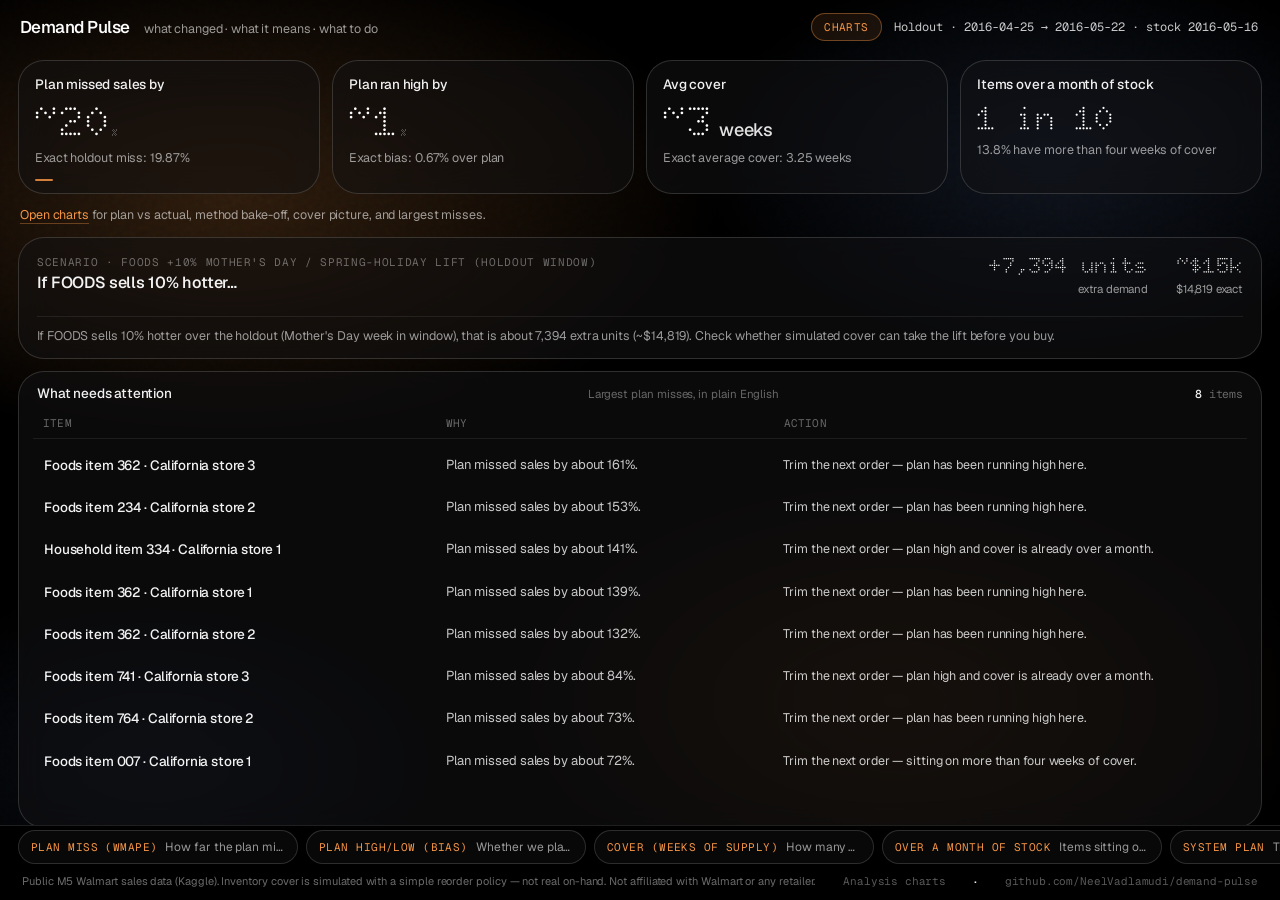
==== commit a17985ce: "Add Demand Pulse analysis charts and polish glance Interactive Plotly board with plan vs actual, met" ====
--- a/docs/index.html
+++ b/docs/index.html
@@ -1,5 +1,5 @@
 <!doctype html>
-<html lang="en"> <head> <meta charset="UTF-8" /> <link rel="icon" type="image/svg+xml" href="./favicon.svg" /> <meta name="viewport" content="width=device-width, initial-scale=1.0" /> <meta name="theme-color" content="#000000" /> <title>Demand Pulse</title> <meta name="description" content="Demand Pulse — a plain-English feed for plan accuracy, stock cover, scenarios, and exceptions." /> <link rel="stylesheet" href="./assets/css/fonts.css" /> <link rel="stylesheet" href="./assets/css/frost.css" /> </head> <body> <div class="app"> <div class="ambient" aria-hidden="true"></div><div class="shell"> <header class="topbar"> <div class="brand"> <div class="wordmark">Demand Pulse</div> <p class="subtitle">what changed · what it means · what to do</p> </div> <time class="as-of" data-as-of datetime="2024-01-01">Holdout · 2016-04-25 → 2016-05-22 · stock 2016-05-16</time> </header> <main class="stage"> <div class="kpis" aria-label="Plan accuracy and cover"> <section class="glass kpi" data-kpi="wmape" aria-label="Plan missed sales by ~20%" title="Exact plan miss: 19.87%"> <h2 class="card-title" data-kpi-label>Plan missed sales by</h2> <div class="metric" title="Exact: 19.87%"><span class="num">~20</span><span class="num-unit">%</span></div> <p class="metric-caption">Exact holdout miss: 19.87%</p> <div class="kpi-accent" aria-hidden="true"></div> </section> <section class="glass kpi" data-kpi="bias" aria-label="Plan ran about 1% high" title="Exact forecast bias: 0.67%"> <h2 class="card-title" data-kpi-label>Plan ran high by</h2> <div class="metric" title="Exact: 0.67%"><span class="num">~1</span><span class="num-unit">%</span></div> <p class="metric-caption">Exact bias: 0.67% over plan</p> </section> <section class="glass kpi" data-kpi="wos" aria-label="Avg cover about 3 weeks" title="Exact average cover: 3.248 weeks"> <h2 class="card-title" data-kpi-label>Avg cover</h2> <div class="metric" title="Exact: 3.248 weeks"><span class="num">~3</span><span class="num-unit word">weeks</span></div> <p class="metric-caption">Exact average cover: 3.25 weeks</p> </section> <section class="glass kpi" data-kpi="overstock" aria-label="1 in 10 items over a month of stock" title="Exact overstock share: 13.8%"> <h2 class="card-title" data-kpi-label>Items over a month of stock</h2> <div class="metric" title="Exact: 13.8%"><span class="num">1 in 10</span></div> <p class="metric-caption">13.8% have more than four weeks of cover</p> </section> </div> <section class="glass scenario" aria-label="Promo scenario"> <div class="scenario-label"> <span class="scenario-kicker">Scenario · <span data-scenario="name">FOODS +10% Mother's Day / spring-holiday lift (holdout window)</span></span> <h2 class="scenario-headline" data-scenario="headline">If FOODS sells 10% hotter…</h2> </div> <div class="scenario-stat"> <span class="stat-v" data-scenario="units">+7,394 units</span> <span class="stat-k">extra demand</span> </div> <div class="scenario-stat"> <span class="stat-v" data-scenario="revenue">~$15k</span> <span class="stat-k" data-scenario="revenue-exact">$14,819 exact</span> </div> <p class="scenario-one" data-scenario="one">If FOODS sells 10% hotter over the holdout (Mother's Day week in window), that is about 7,394 extra units (~$14,819). Check whether simulated cover can take the lift before you buy.</p> </section> <section class="glass exceptions" aria-label="Plan exceptions"> <div class="card-head"> <h2 class="card-title">What needs attention</h2> <span class="card-hint">Largest plan misses, in plain English</span> <span class="exception-count"><span class="id-num" data-exception-count>8</span> items</span> </div> <div class="ex-table" role="table" aria-label="Eight demand plan exceptions"> <div class="ex-colhead" role="row"> <div role="columnheader">Item</div> <div role="columnheader">Why</div> <div role="columnheader">Action</div> </div> <div class="ex-body" role="rowgroup">
+<html lang="en"> <head> <meta charset="UTF-8" /> <link rel="icon" type="image/svg+xml" href="./favicon.svg" /> <meta name="viewport" content="width=device-width, initial-scale=1.0" /> <meta name="theme-color" content="#000000" /> <title>Demand Pulse</title> <meta name="description" content="Demand Pulse — a plain-English feed for plan accuracy, stock cover, scenarios, and exceptions." /> <link rel="stylesheet" href="./assets/css/fonts.css" /> <link rel="stylesheet" href="./assets/css/frost.css" /> </head> <body> <div class="app"> <div class="ambient" aria-hidden="true"></div><div class="shell"> <header class="topbar"> <div class="brand"> <div class="wordmark">Demand Pulse</div> <p class="subtitle">what changed · what it means · what to do</p> </div> <div class="top-tools"> <a class="nav-link" href="./analysis.html">Charts</a> <time class="as-of" data-as-of datetime="2024-01-01">Holdout · 2016-04-25 → 2016-05-22 · stock 2016-05-16</time> </div> </header> <main class="stage"> <div class="kpis" aria-label="Plan accuracy and cover"> <section class="glass kpi" data-kpi="wmape" aria-label="Plan missed sales by ~20%" title="Exact plan miss: 19.87%"> <h2 class="card-title" data-kpi-label>Plan missed sales by</h2> <div class="metric" title="Exact: 19.87%"><span class="num">~20</span><span class="num-unit">%</span></div> <p class="metric-caption">Exact holdout miss: 19.87%</p> <div class="kpi-accent" aria-hidden="true"></div> </section> <section class="glass kpi" data-kpi="bias" aria-label="Plan ran about 1% high" title="Exact forecast bias: 0.67%"> <h2 class="card-title" data-kpi-label>Plan ran high by</h2> <div class="metric" title="Exact: 0.67%"><span class="num">~1</span><span class="num-unit">%</span></div> <p class="metric-caption">Exact bias: 0.67% over plan</p> </section> <section class="glass kpi" data-kpi="wos" aria-label="Avg cover about 3 weeks" title="Exact average cover: 3.248 weeks"> <h2 class="card-title" data-kpi-label>Avg cover</h2> <div class="metric" title="Exact: 3.248 weeks"><span class="num">~3</span><span class="num-unit word">weeks</span></div> <p class="metric-caption">Exact average cover: 3.25 weeks</p> </section> <section class="glass kpi" data-kpi="overstock" aria-label="1 in 10 items over a month of stock" title="Exact overstock share: 13.8%"> <h2 class="card-title" data-kpi-label>Items over a month of stock</h2> <div class="metric" title="Exact: 13.8%"><span class="num">1 in 10</span></div> <p class="metric-caption">13.8% have more than four weeks of cover</p> </section> </div> <p class="charts-hint"><a href="./analysis.html">Open charts</a> for plan vs actual, method bake-off, cover picture, and largest misses.</p> <section class="glass scenario" aria-label="Promo scenario"> <div class="scenario-label"> <span class="scenario-kicker">Scenario · <span data-scenario="name">FOODS +10% Mother's Day / spring-holiday lift (holdout window)</span></span> <h2 class="scenario-headline" data-scenario="headline">If FOODS sells 10% hotter…</h2> </div> <div class="scenario-stat"> <span class="stat-v" data-scenario="units">+7,394 units</span> <span class="stat-k">extra demand</span> </div> <div class="scenario-stat"> <span class="stat-v" data-scenario="revenue">~$15k</span> <span class="stat-k" data-scenario="revenue-exact">$14,819 exact</span> </div> <p class="scenario-one" data-scenario="one">If FOODS sells 10% hotter over the holdout (Mother's Day week in window), that is about 7,394 extra units (~$14,819). Check whether simulated cover can take the lift before you buy.</p> </section> <section class="glass exceptions" aria-label="Plan exceptions"> <div class="card-head"> <h2 class="card-title">What needs attention</h2> <span class="card-hint">Largest plan misses, in plain English</span> <span class="exception-count"><span class="id-num" data-exception-count>8</span> items</span> </div> <div class="ex-table" role="table" aria-label="Eight demand plan exceptions"> <div class="ex-colhead" role="row"> <div role="columnheader">Item</div> <div role="columnheader">Why</div> <div role="columnheader">Action</div> </div> <div class="ex-body" role="rowgroup">
  <div class="ex-row" role="row" data-ex-row> <span class="cell-item" data-f="display">Foods item 362 · California store 3</span> <span class="cell-why" data-f="why">Plan missed sales by about 161%.</span> <span class="cell-action"><span class="field-k">Action</span><span data-f="action">Trim the next order — plan has been running high here.</span></span> </div>
  <div class="ex-row" role="row" data-ex-row> <span class="cell-item" data-f="display">Foods item 234 · California store 2</span> <span class="cell-why" data-f="why">Plan missed sales by about 153%.</span> <span class="cell-action"><span class="field-k">Action</span><span data-f="action">Trim the next order — plan has been running high here.</span></span> </div>
  <div class="ex-row" role="row" data-ex-row> <span class="cell-item" data-f="display">Household item 334 · California store 1</span> <span class="cell-why" data-f="why">Plan missed sales by about 141%.</span> <span class="cell-action"><span class="field-k">Action</span><span data-f="action">Trim the next order — plan high and cover is already over a month.</span></span> </div>
@@ -16,5 +16,5 @@
  <div class="gloss-chip" data-gloss-chip> <span class="gloss-term">System plan</span> <span class="gloss-plain">Trailing 28-day mean of prior days — the simple method that beat a YoY blend on this holdout.</span> </div>
  <div class="gloss-chip" data-gloss-chip> <span class="gloss-term">Simulated inventory</span> <span class="gloss-plain">Simple weekly reorder-to-cover policy on top of public sales. Not real Walmart on-hand.</span> </div>
  </div>
- <footer class="legal"> <p class="disclaimer" data-disclaimer>Public M5 Walmart sales data (Kaggle). Inventory cover is simulated with a simple reorder policy — not real on-hand. Not affiliated with Walmart or any retailer.</p> <a class="repo" href="https://github.com/NeelVadlamudi/demand-pulse">github.com/NeelVadlamudi/demand-pulse</a> </footer></div></div></div><script src="./assets/js/board.js" defer></script></body>
+ <footer class="legal"> <p class="disclaimer" data-disclaimer>Public M5 Walmart sales data (Kaggle). Inventory cover is simulated with a simple reorder policy — not real on-hand. Not affiliated with Walmart or any retailer.</p> <a class="repo" href="./analysis.html">Analysis charts</a> · <a class="repo" href="https://github.com/NeelVadlamudi/demand-pulse">github.com/NeelVadlamudi/demand-pulse</a> </footer></div></div></div><script src="./assets/js/board.js" defer></script></body>
 </html>
--- a/docs/assets/css/frost.css
+++ b/docs/assets/css/frost.css
@@ -84,6 +84,28 @@
 .wordmark { font-size: 17px; font-weight: 550; letter-spacing: -0.03em; color: #fff; white-space: nowrap; }
 .subtitle { color: var(--text-dim); font-size: 12.5px; letter-spacing: -0.01em; white-space: nowrap; overflow: hidden; text-overflow: ellipsis; }
 .as-of { color: rgba(255, 255, 255, 0.78); font-family: var(--font-mono); font-size: 12px; font-weight: 400; letter-spacing: 0; white-space: nowrap; }
+
+.top-tools { display: flex; align-items: center; gap: 12px; flex-wrap: wrap; justify-content: flex-end; }
+.nav-link {
+  font-family: var(--font-mono);
+  font-size: 11px;
+  letter-spacing: 0.04em;
+  text-transform: uppercase;
+  color: var(--text-faint);
+  text-decoration: none;
+  padding: 6px 12px;
+  border-radius: 999px;
+  border: 1px solid rgba(243, 148, 68, 0.4);
+  background: rgba(243, 148, 68, 0.1);
+  color: var(--accent);
+  white-space: nowrap;
+  transition: background 0.12s ease, border-color 0.12s ease;
+}
+.nav-link:hover {
+  background: rgba(243, 148, 68, 0.18);
+  border-color: rgba(243, 148, 68, 0.6);
+}
+
 
 .stage {
   flex: 1 1 0;
@@ -324,3 +346,17 @@
 @media (prefers-reduced-motion: reduce) {
   * { scroll-behavior: auto !important; }
 }
+
+.charts-hint {
+  margin: 0 0 2px;
+  padding: 0 2px;
+  font-size: 12.5px;
+  color: var(--text-dim);
+  letter-spacing: -0.008em;
+}
+.charts-hint a {
+  color: var(--accent);
+  text-decoration: none;
+  border-bottom: 1px solid rgba(243, 148, 68, 0.35);
+}
+.charts-hint a:hover { border-bottom-color: var(--accent); }
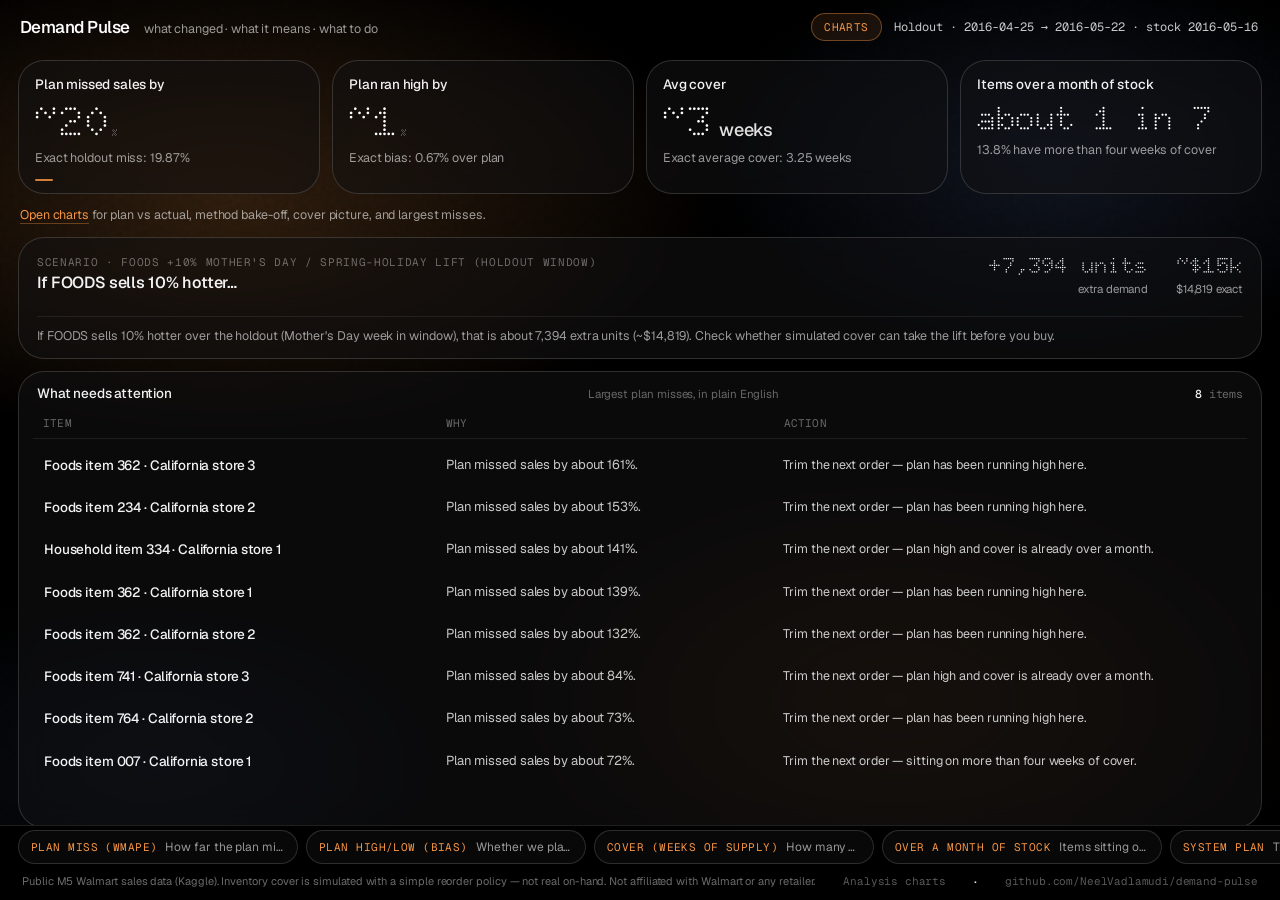
==== commit f8ef15c1: "Derive overstock 1-in-N from the rate" ====
--- a/docs/index.html
+++ b/docs/index.html
@@ -1,5 +1,5 @@
 <!doctype html>
-<html lang="en"> <head> <meta charset="UTF-8" /> <link rel="icon" type="image/svg+xml" href="./favicon.svg" /> <meta name="viewport" content="width=device-width, initial-scale=1.0" /> <meta name="theme-color" content="#000000" /> <title>Demand Pulse</title> <meta name="description" content="Demand Pulse — a plain-English feed for plan accuracy, stock cover, scenarios, and exceptions." /> <link rel="stylesheet" href="./assets/css/fonts.css" /> <link rel="stylesheet" href="./assets/css/frost.css" /> </head> <body> <div class="app"> <div class="ambient" aria-hidden="true"></div><div class="shell"> <header class="topbar"> <div class="brand"> <div class="wordmark">Demand Pulse</div> <p class="subtitle">what changed · what it means · what to do</p> </div> <div class="top-tools"> <a class="nav-link" href="./analysis.html">Charts</a> <time class="as-of" data-as-of datetime="2024-01-01">Holdout · 2016-04-25 → 2016-05-22 · stock 2016-05-16</time> </div> </header> <main class="stage"> <div class="kpis" aria-label="Plan accuracy and cover"> <section class="glass kpi" data-kpi="wmape" aria-label="Plan missed sales by ~20%" title="Exact plan miss: 19.87%"> <h2 class="card-title" data-kpi-label>Plan missed sales by</h2> <div class="metric" title="Exact: 19.87%"><span class="num">~20</span><span class="num-unit">%</span></div> <p class="metric-caption">Exact holdout miss: 19.87%</p> <div class="kpi-accent" aria-hidden="true"></div> </section> <section class="glass kpi" data-kpi="bias" aria-label="Plan ran about 1% high" title="Exact forecast bias: 0.67%"> <h2 class="card-title" data-kpi-label>Plan ran high by</h2> <div class="metric" title="Exact: 0.67%"><span class="num">~1</span><span class="num-unit">%</span></div> <p class="metric-caption">Exact bias: 0.67% over plan</p> </section> <section class="glass kpi" data-kpi="wos" aria-label="Avg cover about 3 weeks" title="Exact average cover: 3.248 weeks"> <h2 class="card-title" data-kpi-label>Avg cover</h2> <div class="metric" title="Exact: 3.248 weeks"><span class="num">~3</span><span class="num-unit word">weeks</span></div> <p class="metric-caption">Exact average cover: 3.25 weeks</p> </section> <section class="glass kpi" data-kpi="overstock" aria-label="1 in 10 items over a month of stock" title="Exact overstock share: 13.8%"> <h2 class="card-title" data-kpi-label>Items over a month of stock</h2> <div class="metric" title="Exact: 13.8%"><span class="num">1 in 10</span></div> <p class="metric-caption">13.8% have more than four weeks of cover</p> </section> </div> <p class="charts-hint"><a href="./analysis.html">Open charts</a> for plan vs actual, method bake-off, cover picture, and largest misses.</p> <section class="glass scenario" aria-label="Promo scenario"> <div class="scenario-label"> <span class="scenario-kicker">Scenario · <span data-scenario="name">FOODS +10% Mother's Day / spring-holiday lift (holdout window)</span></span> <h2 class="scenario-headline" data-scenario="headline">If FOODS sells 10% hotter…</h2> </div> <div class="scenario-stat"> <span class="stat-v" data-scenario="units">+7,394 units</span> <span class="stat-k">extra demand</span> </div> <div class="scenario-stat"> <span class="stat-v" data-scenario="revenue">~$15k</span> <span class="stat-k" data-scenario="revenue-exact">$14,819 exact</span> </div> <p class="scenario-one" data-scenario="one">If FOODS sells 10% hotter over the holdout (Mother's Day week in window), that is about 7,394 extra units (~$14,819). Check whether simulated cover can take the lift before you buy.</p> </section> <section class="glass exceptions" aria-label="Plan exceptions"> <div class="card-head"> <h2 class="card-title">What needs attention</h2> <span class="card-hint">Largest plan misses, in plain English</span> <span class="exception-count"><span class="id-num" data-exception-count>8</span> items</span> </div> <div class="ex-table" role="table" aria-label="Eight demand plan exceptions"> <div class="ex-colhead" role="row"> <div role="columnheader">Item</div> <div role="columnheader">Why</div> <div role="columnheader">Action</div> </div> <div class="ex-body" role="rowgroup">
+<html lang="en"> <head> <meta charset="UTF-8" /> <link rel="icon" type="image/svg+xml" href="./favicon.svg" /> <meta name="viewport" content="width=device-width, initial-scale=1.0" /> <meta name="theme-color" content="#000000" /> <title>Demand Pulse</title> <meta name="description" content="Demand Pulse — a plain-English feed for plan accuracy, stock cover, scenarios, and exceptions." /> <link rel="stylesheet" href="./assets/css/fonts.css" /> <link rel="stylesheet" href="./assets/css/frost.css" /> </head> <body> <div class="app"> <div class="ambient" aria-hidden="true"></div><div class="shell"> <header class="topbar"> <div class="brand"> <div class="wordmark">Demand Pulse</div> <p class="subtitle">what changed · what it means · what to do</p> </div> <div class="top-tools"> <a class="nav-link" href="./analysis.html">Charts</a> <time class="as-of" data-as-of datetime="2024-01-01">Holdout · 2016-04-25 → 2016-05-22 · stock 2016-05-16</time> </div> </header> <main class="stage"> <div class="kpis" aria-label="Plan accuracy and cover"> <section class="glass kpi" data-kpi="wmape" aria-label="Plan missed sales by ~20%" title="Exact plan miss: 19.87%"> <h2 class="card-title" data-kpi-label>Plan missed sales by</h2> <div class="metric" title="Exact: 19.87%"><span class="num">~20</span><span class="num-unit">%</span></div> <p class="metric-caption">Exact holdout miss: 19.87%</p> <div class="kpi-accent" aria-hidden="true"></div> </section> <section class="glass kpi" data-kpi="bias" aria-label="Plan ran about 1% high" title="Exact forecast bias: 0.67%"> <h2 class="card-title" data-kpi-label>Plan ran high by</h2> <div class="metric" title="Exact: 0.67%"><span class="num">~1</span><span class="num-unit">%</span></div> <p class="metric-caption">Exact bias: 0.67% over plan</p> </section> <section class="glass kpi" data-kpi="wos" aria-label="Avg cover about 3 weeks" title="Exact average cover: 3.248 weeks"> <h2 class="card-title" data-kpi-label>Avg cover</h2> <div class="metric" title="Exact: 3.248 weeks"><span class="num">~3</span><span class="num-unit word">weeks</span></div> <p class="metric-caption">Exact average cover: 3.25 weeks</p> </section> <section class="glass kpi" data-kpi="overstock" aria-label="about 1 in 7 items over a month of stock" title="Exact overstock share: 13.8%"> <h2 class="card-title" data-kpi-label>Items over a month of stock</h2> <div class="metric" title="Exact: 13.8%"><span class="num">about 1 in 7</span></div> <p class="metric-caption">13.8% have more than four weeks of cover</p> </section> </div> <p class="charts-hint"><a href="./analysis.html">Open charts</a> for plan vs actual, method bake-off, cover picture, and largest misses.</p> <section class="glass scenario" aria-label="Promo scenario"> <div class="scenario-label"> <span class="scenario-kicker">Scenario · <span data-scenario="name">FOODS +10% Mother's Day / spring-holiday lift (holdout window)</span></span> <h2 class="scenario-headline" data-scenario="headline">If FOODS sells 10% hotter…</h2> </div> <div class="scenario-stat"> <span class="stat-v" data-scenario="units">+7,394 units</span> <span class="stat-k">extra demand</span> </div> <div class="scenario-stat"> <span class="stat-v" data-scenario="revenue">~$15k</span> <span class="stat-k" data-scenario="revenue-exact">$14,819 exact</span> </div> <p class="scenario-one" data-scenario="one">If FOODS sells 10% hotter over the holdout (Mother's Day week in window), that is about 7,394 extra units (~$14,819). Check whether simulated cover can take the lift before you buy.</p> </section> <section class="glass exceptions" aria-label="Plan exceptions"> <div class="card-head"> <h2 class="card-title">What needs attention</h2> <span class="card-hint">Largest plan misses, in plain English</span> <span class="exception-count"><span class="id-num" data-exception-count>8</span> items</span> </div> <div class="ex-table" role="table" aria-label="Eight demand plan exceptions"> <div class="ex-colhead" role="row"> <div role="columnheader">Item</div> <div role="columnheader">Why</div> <div role="columnheader">Action</div> </div> <div class="ex-body" role="rowgroup">
  <div class="ex-row" role="row" data-ex-row> <span class="cell-item" data-f="display">Foods item 362 · California store 3</span> <span class="cell-why" data-f="why">Plan missed sales by about 161%.</span> <span class="cell-action"><span class="field-k">Action</span><span data-f="action">Trim the next order — plan has been running high here.</span></span> </div>
  <div class="ex-row" role="row" data-ex-row> <span class="cell-item" data-f="display">Foods item 234 · California store 2</span> <span class="cell-why" data-f="why">Plan missed sales by about 153%.</span> <span class="cell-action"><span class="field-k">Action</span><span data-f="action">Trim the next order — plan has been running high here.</span></span> </div>
  <div class="ex-row" role="row" data-ex-row> <span class="cell-item" data-f="display">Household item 334 · California store 1</span> <span class="cell-why" data-f="why">Plan missed sales by about 141%.</span> <span class="cell-action"><span class="field-k">Action</span><span data-f="action">Trim the next order — plan high and cover is already over a month.</span></span> </div>
